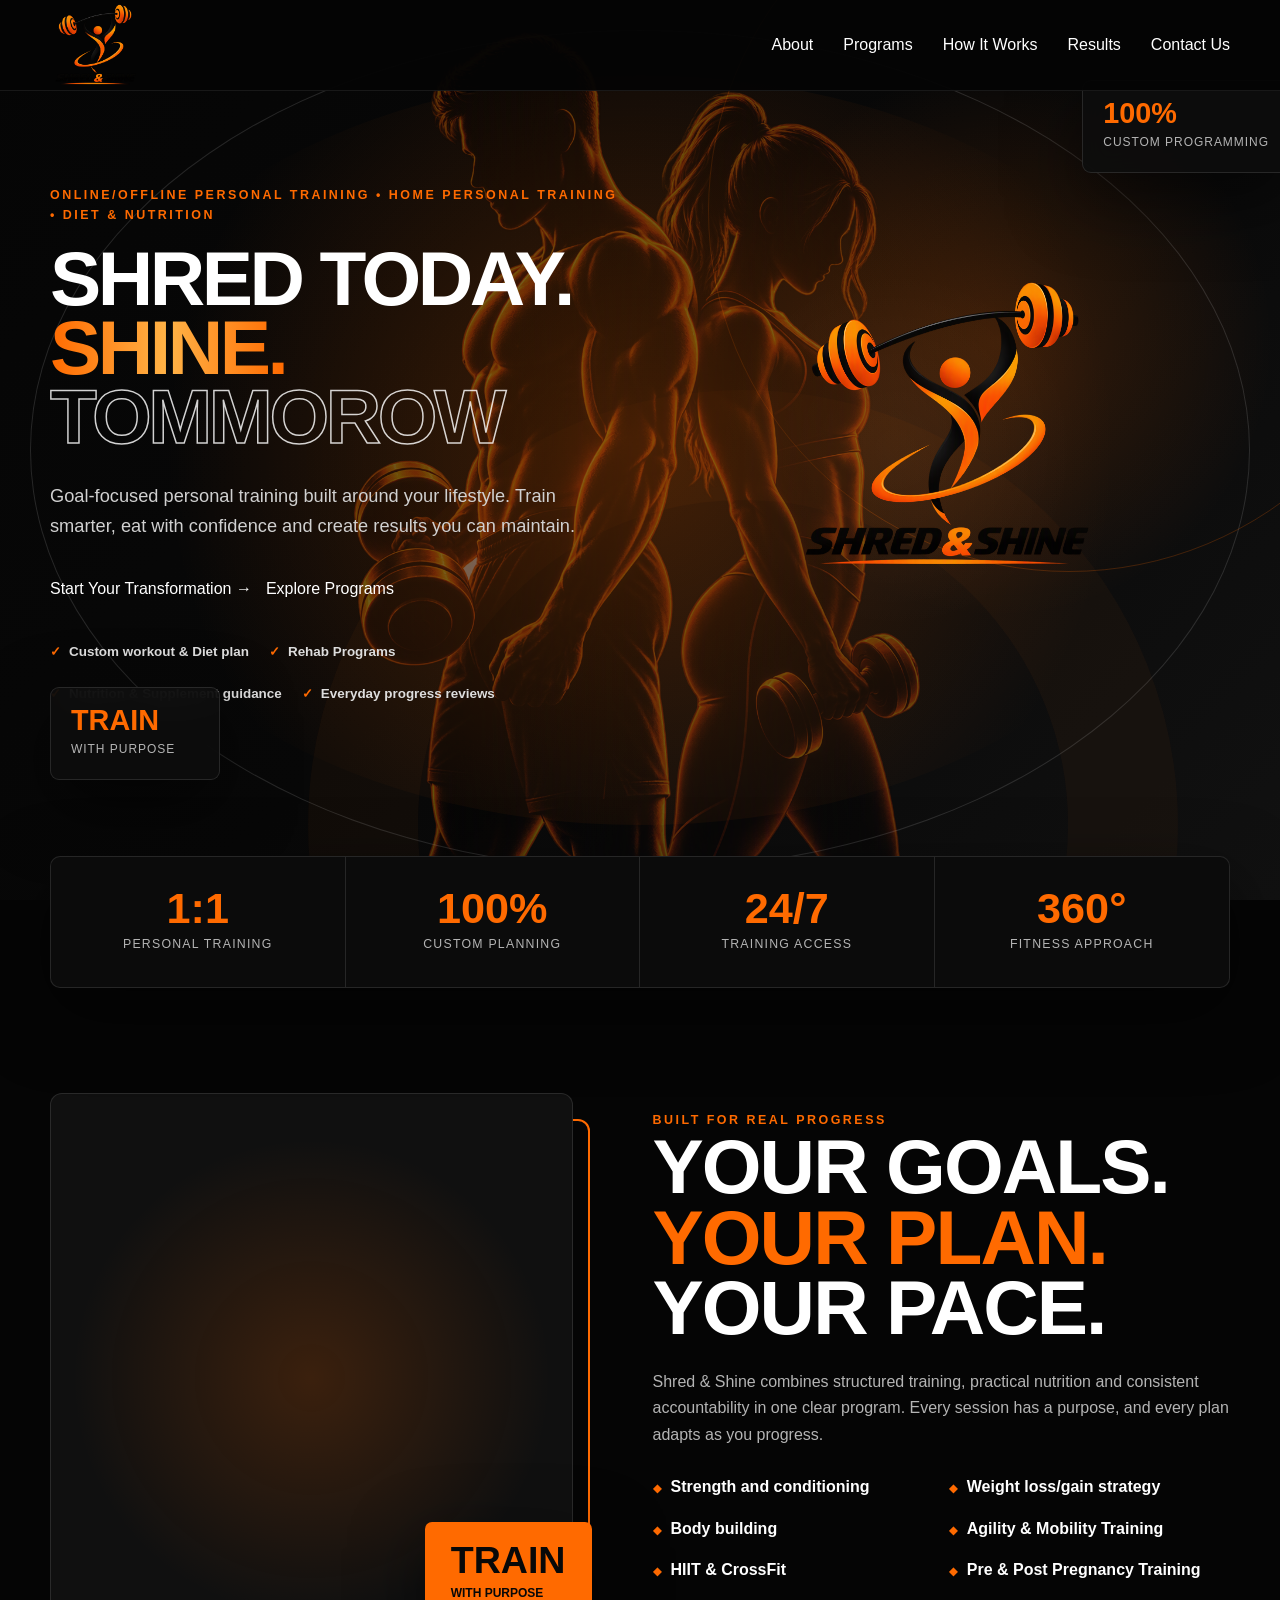
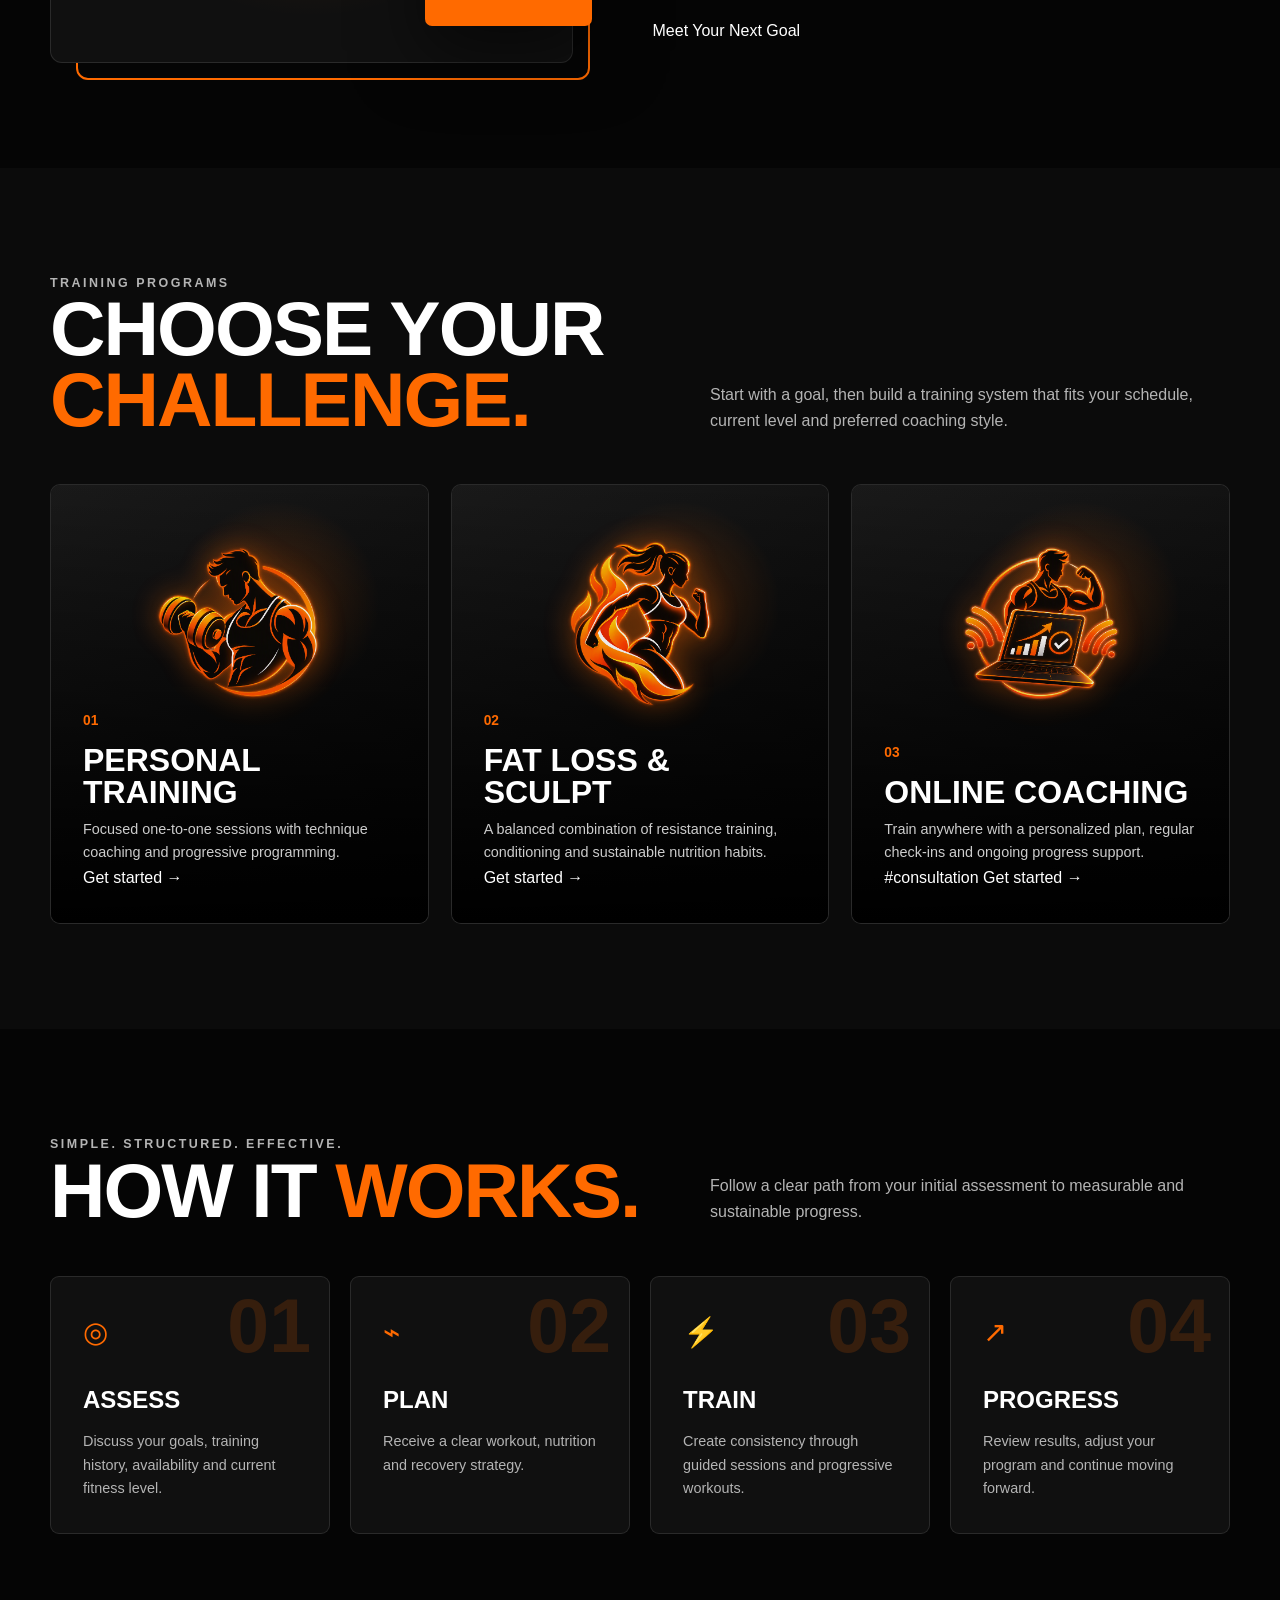
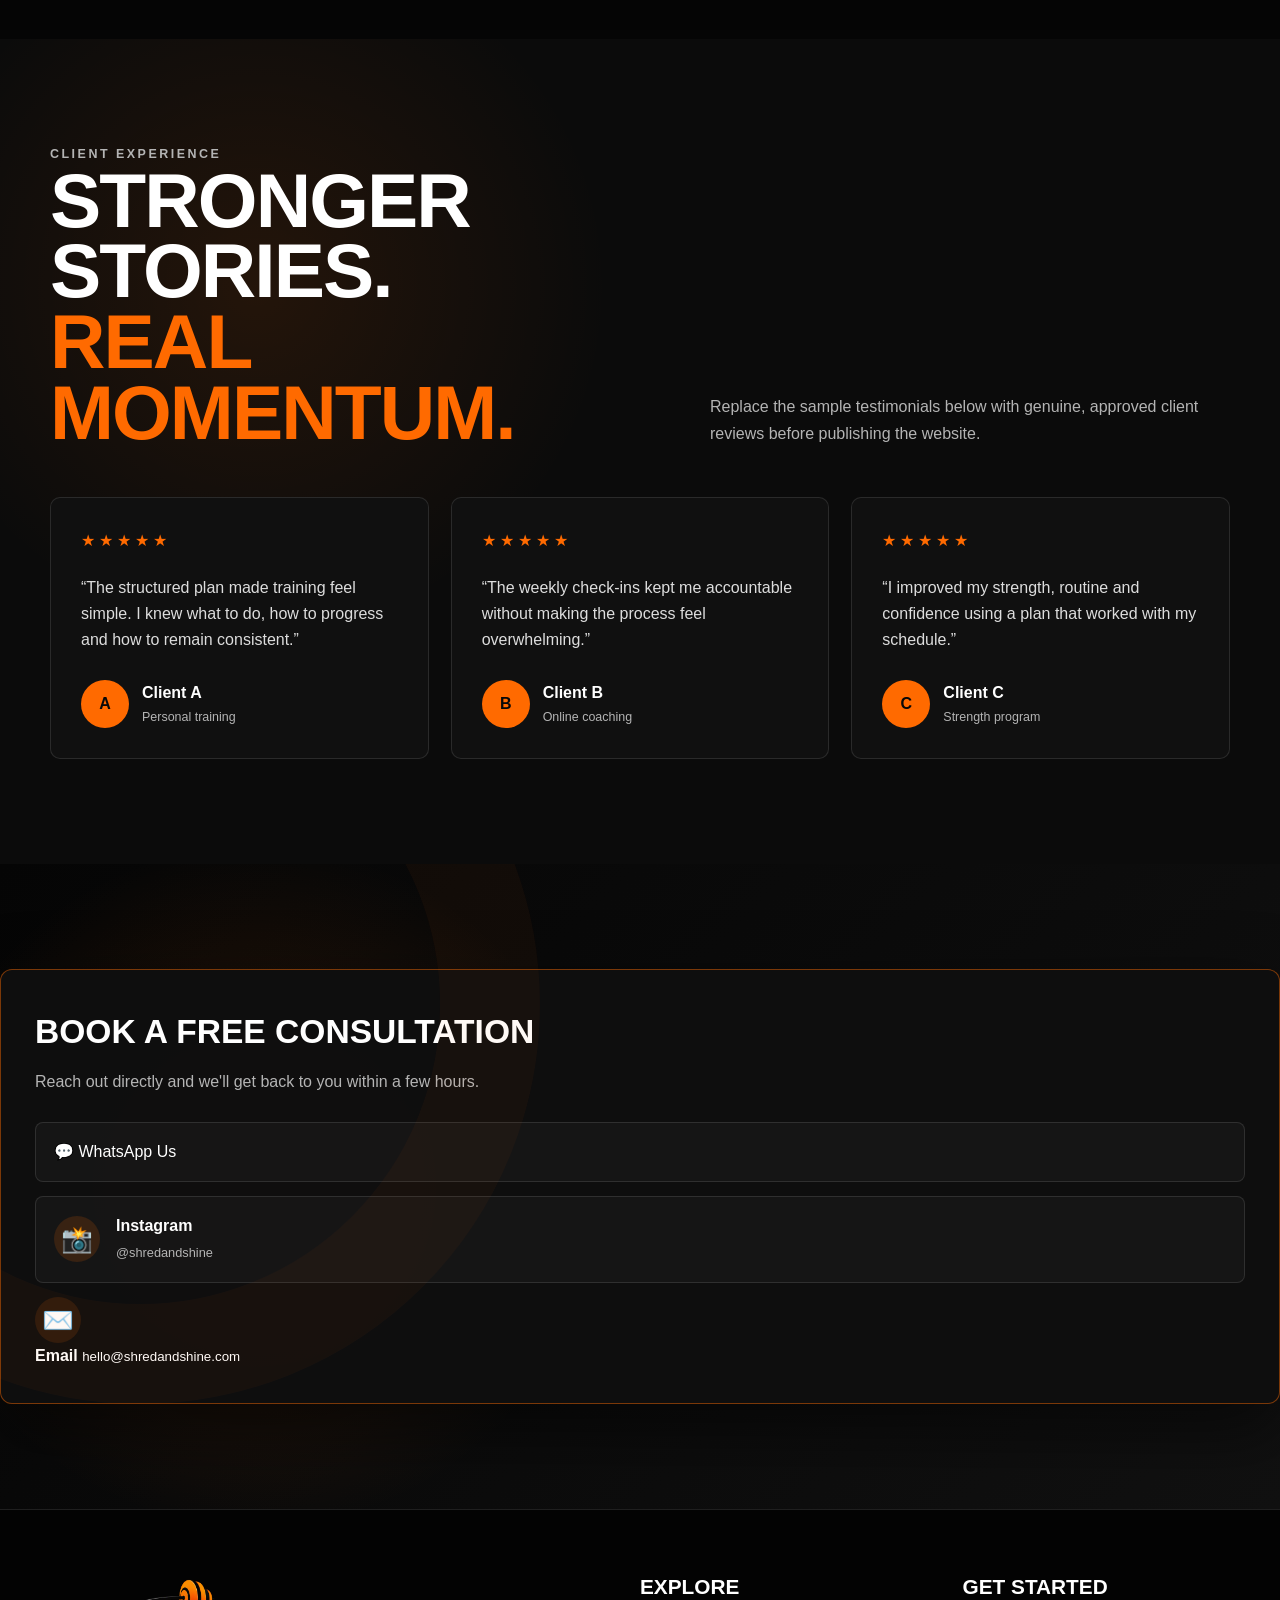
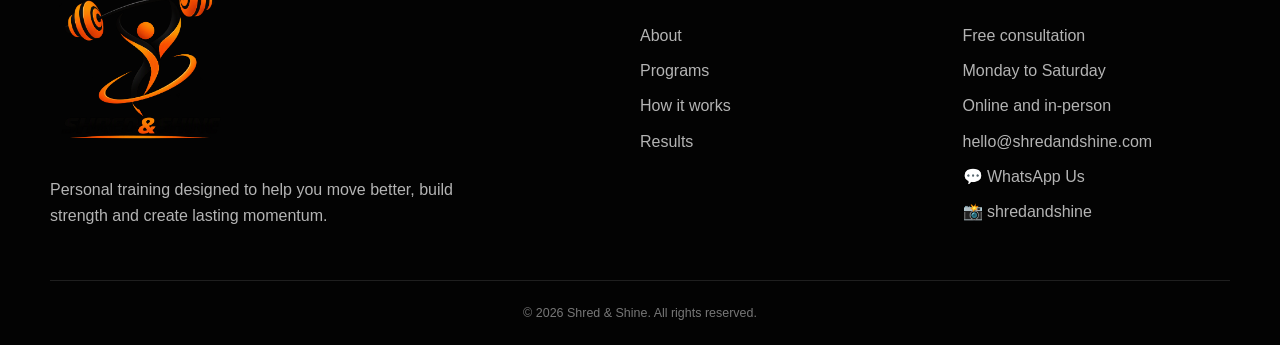
==== index.html @ 0df99bac "Added new logo" ====
<!DOCTYPE html>

<html lang="en">

<head>

    <meta charset="UTF-8">

 

    <meta name="viewport"
          content="width=device-width, initial-scale=1.0">

 

    <meta name="description"
          content="Shred & Shine personal training, nutrition coaching and body transformation programs.">

 

    <title>Shred & Shine | Personal Training</title>

 

    <!-- Google Fonts -->

    <link rel="preconnect" href=https://fonts.googleapis.com>

 

    <link rel="preconnect"
          href=https://fonts.gstatic.com crossorigin="">

 

    <link href=https://fonts.googleapis.com/css2?family =Barlow+Condensed:wght@600;700;800;900&family =Inter:wght@400;500;600;>

 

    <style>

            /* =========================================================

                       ROOT VARIABLES

                    ========================================================= */

 

            :root {
                --primary: #ff6a00;
                --primary-light: #ff8a00;
                --primary-dark: #d94e00;
                --black: #050505;
                --surface: #101010;
                --surface-light: #181818;
                --surface-hover: #202020;
                --white: #ffffff;
                --muted: #b4b4b4;
                --border: rgba(255, 255, 255, 0.11);
                --shadow: 0 25px 70px rgba(0, 0, 0, 0.55);
                --orange-shadow: 0 15px 38px rgba(255, 106, 0, 0.28);
                --container: 1180px;
            }

 

            /* =========================================================

                       RESET

                    ========================================================= */

 

            * {
                margin: 0;
                padding: 0;
                box-sizing: border-box;
            }

 

            html {
                scroll-behavior: smooth;
                scroll-padding-top: 90px;
            }

 

            body {
                background: var(--black);
                color: var(--white);
                font-family: "Inter", sans-serif;
                line-height: 1.65;
                overflow-x: hidden;
            }

 

                body.menu-open {
                    overflow: hidden;
                }

 

            img {
                display: block;
                max-width: 100%;
            }

 

            a {
                color: inherit;
                text-decoration: none;
            }

 

            button,
            input,
            select,
            textarea {
                font: inherit;
            }

 

            button {
                cursor: pointer;
            }

 

            ul {
                list-style: none;
            }

 

            /* =========================================================

                       REUSABLE COMPONENTS

                    ========================================================= */

 

            .container {
                width: min( var(--container), calc(100% - 40px) );
                margin: 0 auto;
            }

 

            .section {
                padding: 105px 0;
            }

 

            .eyebrow {
                color: var(--primary);
                font-size: 0.78rem;
                font-weight: 800;
                letter-spacing: 0.2em;
                text-transform: uppercase;
            }

 

            .section-title {
                font-family: "Barlow Condensed", sans-serif;
                font-size: clamp(2.8rem, 6vw, 5rem);
                font-weight: 900;
                line-height: 0.92;
                letter-spacing: -0.025em;
                text-transform: uppercase;
            }

 

            .accent {
                color: var(--primary);
            }

 

            .section-header {
                display: flex;
                align-items: flex-end;
                justify-content: space-between;
                gap: 40px;
                margin-bottom: 50px;
            }

 

                .section-header p {
                    max-width: 520px;
                    color: var(--muted);
                }

 

            .button {
                min-height: 54px;
                display: inline-flex;
                align-items: center;
                justify-content: center;
                gap: 10px;
                padding: 0 26px;
                border: 1px solid transparent;
                border-radius: 6px;
                font-size: 0.88rem;
                font-weight: 800;
                letter-spacing: 0.045em;
                text-transform: uppercase;
                transition: transform 0.25s ease, border-color 0.25s ease, background 0.25s ease, color 0.25s ease, box-shadow 0.25s ease;
            }

 

            .button-primary {
                background: linear-gradient( 135deg, var(--primary), var(--primary-light) );
                color: #080808;
                box-shadow: var(--orange-shadow);
            }

 

                .button-primary:hover {
                    transform: translateY(-3px);
                    box-shadow: 0 20px 48px rgba(255, 106, 0, 0.42);
                }

 

            .button-outline {
                color: var(--white);
                background: rgba(255, 255, 255, 0.03);
                border-color: rgba(255, 255, 255, 0.28);
            }

 

                .button-outline:hover {
                    color: var(--primary);
                    border-color: var(--primary);
                    transform: translateY(-3px);
                }

 

            /* =========================================================

                       LOGO

                    ========================================================= */

 

            .logo {
                display: inline-flex;
                align-items: center;
            }

 

      

            /* =========================================================

                       HEADER

                    ========================================================= */

 

            .site-header {
                position: fixed;
                top: 0;
                right: 0;
                left: 0;
                z-index: 1000;
                transition: background 0.25s ease, border-color 0.25s ease, backdrop-filter 0.25s ease;
            }

 

                .site-header.scrolled {
                    background: rgba(5, 5, 5, 0.9);
                    border-bottom: 1px solid var(--border);
                    backdrop-filter: blur(16px);
                }

 

            .navbar {
                min-height: 90px;
                display: flex;
                align-items: center;
                justify-content: space-between;
                gap: 24px;
            }

 

            .nav-links {
                display: flex;
                align-items: center;
                gap: 30px;
            }

 

            .nav-link {
                color: #dedede;
                font-size: 0.86rem;
                font-weight: 700;
                transition: color 0.2s ease;
            }

 

                .nav-link:hover {
                    color: var(--primary);
                }

 

            .menu-button {
                width: 46px;
                height: 46px;
                display: none;
                place-items: center;
                color: var(--white);
                background: var(--surface);
                border: 1px solid var(--border);
                border-radius: 6px;
                font-size: 1.35rem;
            }

 

            /* =========================================================

                       HERO

                    ========================================================= */

 

            .hero {
                position: relative;
                isolation: isolate;
                overflow: hidden;
                min-height: 100vh;
                display: grid;
                align-items: center;
                padding: 90px 0 60px;
                background: radial-gradient( circle at 78% 38%, rgba(255, 106, 0, 0.18), transparent 24% ), radial-gradient( circle at 70% 50%, rgba(255, 255, 255, 0.04), transparent 18% ), linear-gradient( 135deg, #050505 0%, #080808 50%, #111111 100% );
            }

 

                .hero::before {
                    content: "";
                    position: absolute;
                    top: -150px;
                    right: -150px;
                    z-index: -1;
                    width: 720px;
                    height: 720px;
                    border: 1px solid rgba(255, 106, 0, 0.22);
                    border-radius: 50%;
                }

 

                .hero::after {
                    content: "";
                    position: absolute;
                    right: 8%;
                    bottom: -360px;
                    z-index: -1;
                    width: 650px;
                    height: 650px;
                    border: 110px solid rgba(255, 106, 0, 0.035);
                    border-radius: 50%;
                }

 

            .hero-layout {
                display: grid;
                grid-template-columns: 1fr 1fr;
                align-items: center;
                gap: 40px;
            }

 

            .hero-content {
                position: relative;
                z-index: 2;
            }

 

            .hero-logo {
                margin-bottom: 30px;
            }

 

            .hero-title {
                margin-top: 18px;
                font-family: "Barlow Condensed", sans-serif;
                font-size: clamp(3rem, 6vw, 5rem);
                font-weight: 900;
                line-height: 0.9;
                letter-spacing: -0.045em;
                text-transform: uppercase;
            }

 

            .outlined-text {
                color: transparent;
                -webkit-text-stroke: 1.5px rgba(255, 255, 255, 0.82);
            }

 

            .hero-description {
                max-width: 670px;
                margin: 30px 0 35px;
                color: #d0d0d0;
                font-size: clamp(1rem, 2vw, 1.14rem);
            }

 

            .hero-buttons {
                display: flex;
                flex-wrap: wrap;
                gap: 14px;
            }

 

            .hero-features {
                display: flex;
                flex-wrap: wrap;
                gap: 20px;
                margin-top: 38px;
                color: #dddddd;
                font-size: 0.84rem;
                font-weight: 700;
            }

 

                .hero-features li::before {
                    content: "✓";
                    margin-right: 8px;
                    color: var(--primary);
                }

 

      

            /*    .hero-circle {

                        position: absolute;

                        width: min(500px, 90%);

                        aspect-ratio: 1;

                        border: 2px solid rgba(255, 106, 0, 0.62);

                        border-radius: 50%;

                    } */

 

            .hero-circle::before,
            .hero-circle::after {
                content: "";
                position: absolute;
                border-radius: 50%;
            }

 

            .hero-circle::before {
                inset: 30px;
                border: 1px solid rgba(255, 255, 255, 0.13);
            }

 

            .hero-circle::after {
                inset: 75px;
                background: radial-gradient( circle, rgba(255, 106, 0, 0.24), transparent 70% );
            }

 

            .hero-barbell {
                position: relative;
                z-index: 2;
                width: 100%;
                max-width: 580px;
            }

 

            .floating-card {
                position: absolute;
                z-index: 3;
                min-width: 170px;
                padding: 18px 20px;
                background: rgba(14, 14, 14, 0.92);
                border: 1px solid var(--border);
                border-radius: 9px;
                box-shadow: var(--shadow);
                backdrop-filter: blur(14px);
            }

 

                .floating-card strong {
                    display: block;
                    color: var(--primary);
                    font-family: "Barlow Condensed", sans-serif;
                    font-size: 1.8rem;
                    line-height: 1;
                    text-transform: uppercase;
                }

 

                .floating-card span {
                    color: var(--muted);
                    font-size: 0.75rem;
                    text-transform: uppercase;
                    letter-spacing: 0.08em;
                }

 

            .floating-card-one {
                top: 80px;
                right: -10px;
            }

 

            .floating-card-two {
                bottom: 120px;
                left: 50px;
            }

 

            /* =========================================================

                       STATISTICS

                    ========================================================= */

 

            .statistics {
                position: relative;
                z-index: 10;
                margin-top: -44px;
            }

 

            .statistics-grid {
                display: grid;
                grid-template-columns: repeat(4, 1fr);
                overflow: hidden;
                background: #0b0b0b;
                border: 1px solid var(--border);
                border-radius: 10px;
                box-shadow: var(--shadow);
            }

 

            .statistic {
                padding: 30px 20px;
                text-align: center;
                border-right: 1px solid var(--border);
            }

 

                .statistic:last-child {
                    border-right: 0;
                }

 

                .statistic strong {
                    display: block;
                    color: var(--primary);
                    font-family: "Barlow Condensed", sans-serif;
                    font-size: 2.7rem;
                    font-weight: 900;
                    line-height: 1;
                }

 

                .statistic span {
                    color: var(--muted);
                    font-size: 0.77rem;
                    letter-spacing: 0.1em;
                    text-transform: uppercase;
                }

 

            /* =========================================================

                       ABOUT

                    ========================================================= */

 

            .about-layout {
                display: grid;
                grid-template-columns: 0.95fr 1.05fr;
                align-items: center;
                gap: 80px;
            }

 

            .about-visual {
                position: relative;
                min-height: 570px;
                display: grid;
                place-items: center;
                background: radial-gradient( circle, rgba(255, 106, 0, 0.18), transparent 62% ), var(--surface);
                border: 1px solid var(--border);
                border-radius: 12px;
            }

 

                .about-visual::before {
                    content: "";
                    position: absolute;
                    top: 25px;
                    right: -18px;
                    bottom: -18px;
                    left: 25px;
                    z-index: -1;
                    border: 2px solid var(--primary);
                    border-radius: 12px;
                }

 

            .about-barbell {
                width: 88%;
            }

 

            .about-badge {
                position: absolute;
                right: -20px;
                bottom: 36px;
                padding: 20px 26px;
                color: #080808;
                background: var(--primary);
                border-radius: 7px;
                box-shadow: var(--shadow);
            }

 

                .about-badge strong {
                    display: block;
                    font-family: "Barlow Condensed", sans-serif;
                    font-size: 2.35rem;
                    font-weight: 900;
                    line-height: 1;
                    text-transform: uppercase;
                }

 

                .about-badge span {
                    font-size: 0.75rem;
                    font-weight: 900;
                    text-transform: uppercase;
                }

 

            .about-content p:not(.eyebrow) {
                margin: 26px 0;
                color: var(--muted);
            }

 

            .feature-list {
                display: grid;
                grid-template-columns: 1fr 1fr;
                gap: 15px;
                margin: 26px 0 35px;
            }

 

                .feature-list li {
                    font-weight: 700;
                }

 

                    .feature-list li::before {
                        content: "◆";
                        margin-right: 10px;
                        color: var(--primary);
                        font-size: 0.68rem;
                    }

 

            /* =========================================================

                       PROGRAMS

                    ========================================================= */

 

            .programs {
                background: #0b0b0b;
            }

 

            .program-grid {
                display: grid;
                grid-template-columns: repeat(3, 1fr);
                gap: 22px;
            }

 

            .program-card {
                position: relative;
                isolation: isolate;
                overflow: hidden;
                min-height: 440px;
                display: flex;
                align-items: flex-end;
                background: var(--surface);
                border: 1px solid var(--border);
                border-radius: 10px;
                transition: transform 0.35s ease, border-color 0.35s ease;
            }

 

                .program-card::before {
                    content: "";
                    position: absolute;
                    inset: 0;
                    z-index: -2;
                    background: radial-gradient( circle at 60% 27%, rgba(255, 106, 0, 0.28), transparent 26% ), linear-gradient( 145deg, #1b1b1b, #080808 );
                    transition: transform 0.45s ease;
                }

 

                .program-card::after {
                    content: "";
                    position: absolute;
                    inset: 0;
                    z-index: -1;
                    background: linear-gradient( 0deg, rgba(0, 0, 0, 1), rgba(0, 0, 0, 0.05) );
                }

 

                .program-card:hover {
                    transform: translateY(-8px);
                    border-color: rgba(255, 106, 0, 0.65);
                }

 

                    .program-card:hover::before {
                        transform: scale(1.08);
                    }

 

            .program-icon {
                position: absolute;
                top: 48px;
                left: 50%;
                z-index: 1;
                width: 185px;
                transform: translateX(-50%);
                color: var(--primary);
                opacity: 0.85;
            }

 

            .program-content {
                position: relative;
                z-index: 2;
                padding: 32px;
            }

 

            .program-number {
                color: var(--primary);
                font-size: 0.86rem;
                font-weight: 900;
            }

 

            .program-card h3 {
                margin: 10px 0;
                font-family: "Barlow Condensed", sans-serif;
                font-size: 2rem;
                font-weight: 800;
                line-height: 1;
                text-transform: uppercase;
            }

 

            .program-card p {
                color: #cccccc;
                font-size: 0.9rem;
            }

 

            .text-link {
                display: inline-block;
                margin-top: 18px;
                color: var(--primary);
                font-size: 0.78rem;
                font-weight: 800;
                letter-spacing: 0.08em;
                text-transform: uppercase;
            }

 

            /* =========================================================

                       PROCESS

                    ========================================================= */

 

            .process-grid {
                display: grid;
                grid-template-columns: repeat(4, 1fr);
                gap: 20px;
                counter-reset: process;
            }

 

            .process-card {
                position: relative;
                overflow: hidden;
                padding: 32px;
                background: var(--surface);
                border: 1px solid var(--border);
                border-radius: 9px;
                transition: transform 0.3s ease, border-color 0.3s ease, background 0.3s ease;
            }

 

                .process-card:hover {
                    transform: translateY(-7px);
                    border-color: rgba(255, 106, 0, 0.6);
                    background: var(--surface-hover);
                }

 

                .process-card::before {
                    counter-increment: process;
                    content: "0" counter(process);
                    position: absolute;
                    top: 12px;
                    right: 18px;
                    color: rgba(255, 106, 0, 0.16);
                    font-family: "Barlow Condensed", sans-serif;
                    font-size: 4.7rem;
                    font-weight: 900;
                    line-height: 1;
                }

 

            .process-icon {
                color: var(--primary);
                font-size: 1.8rem;
            }

 

            .process-card h3 {
                margin: 24px 0 10px;
                font-family: "Barlow Condensed", sans-serif;
                font-size: 1.5rem;
                font-weight: 800;
                text-transform: uppercase;
            }

 

            .process-card p {
                color: var(--muted);
                font-size: 0.9rem;
            }

 

            /* =========================================================

                       TESTIMONIALS

                    ========================================================= */

 

            .testimonials {
                background: radial-gradient( circle at 20% 30%, rgba(255, 106, 0, 0.1), transparent 30% ), #0b0b0b;
            }

 

            .testimonial-grid {
                display: grid;
                grid-template-columns: repeat(3, 1fr);
                gap: 22px;
            }

 

            .testimonial-card {
                padding: 30px;
                background: var(--surface);
                border: 1px solid var(--border);
                border-radius: 10px;
                transition: transform 0.3s ease, border-color 0.3s ease;
            }

 

                .testimonial-card:hover {
                    transform: translateY(-7px);
                    border-color: rgba(255, 106, 0, 0.55);
                }

 

            .stars {
                color: var(--primary);
                letter-spacing: 4px;
            }

 

            .testimonial-card blockquote {
                margin: 20px 0 26px;
                color: #dddddd;
            }

 

            .client {
                display: flex;
                align-items: center;
                gap: 13px;
            }

 

            .client-avatar {
                width: 48px;
                height: 48px;
                display: grid;
                place-items: center;
                color: #080808;
                background: var(--primary);
                border-radius: 50%;
                font-weight: 900;
            }

 

            .client strong,
            .client span {
                display: block;
            }

 

            .client span {
                color: var(--muted);
                font-size: 0.78rem;
            }

 

            /* =========================================================

                       CONSULTATION

                    ========================================================= */

 

            .consultation {
                position: relative;
                overflow: hidden;
                background: radial-gradient( circle at 20% 50%, rgba(255, 106, 0, 0.16), transparent 32% ), linear-gradient( 135deg, #050505, #111111 );
            }

 

                .consultation::before {
                    content: "";
                    position: absolute;
                    top: -260px;
                    left: -260px;
                    width: 600px;
                    height: 600px;
                    border: 100px solid rgba(255, 106, 0, 0.04);
                    border-radius: 50%;
                }

 

            .consultation-layout {
                position: relative;
                z-index: 2;
                display: grid;
                grid-template-columns: 1fr 0.86fr;
                align-items: center;
                gap: 75px;
            }

 

            .consultation-content p:not(.eyebrow) {
                max-width: 600px;
                margin: 25px 0;
                color: #d2d2d2;
            }

 

            .consultation-benefits {
                display: flex;
                flex-wrap: wrap;
                gap: 12px;
            }

 

            .benefit {
                padding: 10px 14px;
                background: rgba(255, 255, 255, 0.04);
                border: 1px solid var(--border);
                border-radius: 6px;
                font-size: 0.83rem;
            }

 

 

 

 

            .form-group {
                margin-bottom: 15px;
            }

 

                .form-group label {
                    display: block;
                    margin-bottom: 7px;
                    color: #cccccc;
                    font-size: 0.73rem;
                    font-weight: 700;
                    text-transform: uppercase;
                }

 

            .form-control {
                width: 100%;
                min-height: 50px;
                padding: 0 14px;
                color: var(--white);
                background: #090909;
                border: 1px solid #343434;
                border-radius: 5px;
                outline: none;
            }

 

            textarea.form-control {
                min-height: 100px;
                padding-top: 13px;
                resize: vertical;
            }

 

            .form-control:focus {
                border-color: var(--primary);
                box-shadow: 0 0 0 3px rgba(255, 106, 0, 0.12);
            }

 

            .consultation-contact {
                padding: 34px;
                background: rgba(15, 15, 15, 0.97);
                border: 1px solid rgba(255, 106, 0, 0.45);
                border-radius: 12px;
                box-shadow: var(--shadow);
            }

 

                .consultation-contact h3 {
                    font-family: "Barlow Condensed", sans-serif;
                    font-size: 2.1rem;
                    font-weight: 800;
                    text-transform: uppercase;
                    margin-bottom: 10px;
                }

 

            .contact-intro {
                color: var(--muted);
                margin-bottom: 26px;
            }

 

            .contact-methods {
                display: flex;
                flex-direction: column;
                gap: 14px;
            }

 

            .contact-method {
                display: flex;
                align-items: center;
                gap: 16px;
                padding: 16px 18px;
                background: rgba(255,255,255,0.03);
                border: 1px solid var(--border);
                border-radius: 8px;
                transition: transform .25s ease, border-color .25s ease, background .25s ease;
            }

 

                .contact-method:hover {
                    transform: translateY(-3px);
                    border-color: var(--primary);
                    background: rgba(255,106,0,0.06);
                }

 

            .contact-icon {
                font-size: 1.6rem;
                width: 46px;
                height: 46px;
                display: grid;
                place-items: center;
                background: rgba(255,106,0,0.12);
                border-radius: 50%;
            }

 

            .contact-method strong {
                display: block;
                font-size: 1rem;
            }

 

            .contact-method small {
                color: var(--muted);
                font-size: 0.8rem;
            }

 

            /* WhatsApp accent */

            .contact-whatsapp .contact-icon {
                background: rgba(37, 211, 102, 0.15);
            }

 

            /* Instagram accent */

            .contact-instagram .contact-icon {
                background: rgba(255, 106, 0, 0.15);
            }

 

            .form-message {
                min-height: 24px;
                margin-top: 12px;
                color: var(--primary);
                font-size: 0.84rem;
            }

 

            /* =========================================================

                       FOOTER

                    ========================================================= */

 

            .footer {
                padding: 60px 0 22px;
                background: #030303;
                border-top: 1px solid var(--border);
            }

 

            .footer-grid {
                display: grid;
                grid-template-columns: 1.4fr 0.7fr 0.7fr;
                gap: 55px;
            }

 

            .footer-description {
                max-width: 430px;
                margin-top: 18px;
                color: var(--muted);
            }

 

            .footer h4 {
                margin-bottom: 18px;
                font-family: "Barlow Condensed", sans-serif;
                font-size: 1.3rem;
                font-weight: 800;
                text-transform: uppercase;
            }

 

            .footer li {
                margin: 9px 0;
                color: var(--muted);
            }

 

            .footer a {
                transition: color 0.2s ease;
            }

 

                .footer a:hover {
                    color: var(--primary);
                }

 

            .copyright {
                margin-top: 45px;
                padding-top: 22px;
                color: #777777;
                border-top: 1px solid var(--border);
                font-size: 0.78rem;
                text-align: center;
            }

 

            /* =========================================================

                       RESPONSIVE DESIGN

                    ========================================================= */

 

            @media (max-width: 1050px) {

                .hero-layout {
                    grid-template-columns: 1fr;
                }

 

         

                .about-layout,
                .consultation-layout {
                    grid-template-columns: 1fr;
                }

 

                .about-layout {
                    gap: 65px;
                }

 

                .program-grid,
                .testimonial-grid {
                    grid-template-columns: repeat(2, 1fr);
                }

 

                .process-grid {
                    grid-template-columns: repeat(2, 1fr);
                }
            }

 

            @media (max-width: 900px) {

                .menu-button {
                    display: grid;
                }

 

                .nav-links {
                    position: fixed;
                    top: 90px;
                    right: 0;
                    bottom: 0;
                    left: 0;
                    flex-direction: column;
                    align-items: stretch;
                    padding: 35px;
                    background: rgba(5, 5, 5, 0.98);
                    backdrop-filter: blur(15px);
                    transform: translateX(100%);
                    transition: transform 0.3s ease;
                }

 

                    .nav-links.open {
                        transform: translateX(0);
                    }

 

                .nav-link {
                    padding: 12px;
                    font-size: 1rem;
                    text-align: center;
                }

 

                .nav-links .button {
                    margin-top: 10px;
                }

 

                .statistics-grid {
                    grid-template-columns: repeat(2, 1fr);
                }

 

                .statistic:nth-child(2) {
                    border-right: 0;
                }

 

                .statistic:nth-child(-n + 2) {
                    border-bottom: 1px solid var(--border);
                }
            }

 

            @media (max-width: 680px) {

                .container {
                    width: min( var(--container), calc(100% - 28px) );
                }

 

                .section {
                    padding: 78px 0;
                }

 

                .section-header {
                    display: block;
                }

 

                    .section-header p {
                        margin-top: 18px;
                    }

 

           

 

                .hero {
                    min-height: auto;
                    padding: 130px 0 75px;
                }

 

                .hero-title {
                    font-size: clamp(4.2rem, 19vw, 6.4rem);
                }

 

                .hero-buttons .button {
                    width: 100%;
                }

 

                .hero-visual {
                    position: relative;
                    min-height: 580px;
                    overflow: visible; /* important: allow image to not be clipped */

                    display: grid;
                    place-items: center;
                }

 

                .floating-card {
                    min-width: 145px;
                    padding: 15px;
                }

 

                .floating-card-one {
                    top: 35px;
                    right: 0;
                }

 

                .floating-card-two {
                    bottom: 30px;
                    left: 0;
                }

 

                .statistics {
                    margin-top: 0;
                }

 

                .statistics-grid {
                    border-radius: 0;
                }

 

                .statistic {
                    padding: 24px 12px;
                }

 

                .about-visual {
                    min-height: 430px;
                    margin-right: 14px;
                }

 

                .about-badge {
                    right: -12px;
                }

 

                .feature-list {
                    grid-template-columns: 1fr;
                }

 

                .program-grid,
                .testimonial-grid,
                .process-grid,
                .footer-grid {
                    grid-template-columns: 1fr;
                }

 

                .program-card {
                    min-height: 405px;
                }
            }

 

            @media (prefers-reduced-motion: reduce) {

                html {
                    scroll-behavior: auto;
                }

 

                *,
                *::before,
                *::after {
                    animation-duration: 0.01ms !important;
                    animation-iteration-count: 1 !important;
                    transition-duration: 0.01ms !important;
                }
            }

            .hero-visual::before {
                content: "";
                position: absolute;
                inset: 0;
                background: url('/images/FitModels.png') center/contain no-repeat;
                opacity: 0.35;
                z-index: 0;
                background-position: top 20px center;
            }

 

         

            /* ==========================

                           HEADER LOGO

                        ========================== */

 

            .header-brand-logo {
                height: 90px;
                width: auto;
                display: block;
            }

 

            /* ==========================

                           HERO LOGO

                        ========================== */

 

            .brand-logo {
                width: 320px;
                height: auto;
                display: block;
                margin-bottom: 10px;
                margin: 0 auto 10px;
                position: relative;
                z-index: 2;
            }

 

            /* ==========================

                           FOOTER LOGO

                        ========================== */

 

            .footer-brand-logo {
                width: 180px;
                height: auto;
                display: block;
            }

 

            /* ==========================

                           HEADER

                        ========================== */

 

            .site-header {
                background: rgba(5,5,5,.95);
                border-bottom: 1px solid rgba(255,255,255,.08);
            }

 

            .navbar {
                height: 90px;
                display: flex;
            }

            .program-icon-img {
                position: absolute;
                top: 48px;
                left: 50%;
                transform: translateX(-50%);
                width: 180px;
                height: auto;
                z-index: 1;
                opacity: .95;
                filter: drop-shadow(0 0 15px rgba(255,106,0,.45));
            }

 

 

            .hero-title .accent {
                background: linear-gradient( 90deg, #ff6a00 0%, #ffb347 25%, #ff6a00 50%, #ffb347 75%, #ff6a00 100% );
                background-size: 200% auto;
                -webkit-background-clip: text;
                background-clip: text;
                -webkit-text-fill-color: transparent;
                animation: shine-sweep 3s linear infinite;
            }

 

            @keyframes shine-sweep {

                0% {
                    background-position: 0% center;
                }

 

                100% {
                    background-position: -200% center;
                }
            }

    </style>

</head>

 

<body>

 

   

    <!-- =========================================================

         HEADER

    ========================================================== -->

 

    <header class="site-header" id="siteHeader">

        <nav class="navbar container">

 

            <!-- Logo -->

            <a href="#about">

                <img src="/images/logo-transparent.png" class="header-brand-logo" />

            </a>

            <div class="nav-links" id="navLinks">

 

                <a href="#about">

                    About

                </a>

 

                <a href="#programs">

                    Programs

                </a>

 

                <a href="#process">

                    How It Works

                </a>

 

                <a href="#about">

                    Results

                </a>

 

                <a href="#consultation">

                   Contact Us

                </a>

 

            </div>

 

            <!-- Mobile Menu -->

            <button class="menu-button"
                    id="menuButton"
                    type="button">

                ☰

            </button>

 

        </nav>

    </header>

 

 

    <main>

 

        <!-- =====================================================

             HERO

        ====================================================== -->

 

        <section class="hero" id="home">

            <div class="container hero-layout">

 

                <div class="hero-content">

              

 

                    <p class="eyebrow">

                        Online/Offline Personal training  • Home Personal Training • Diet & Nutrition

                    </p>

 

                    <h1 class="hero-title">

                        Shred Today.

                        <br>

  			<span class="accent">

                            Shine.

                        </span>

                        <span class="outlined-text">

                            Tommorow

                        </span>

 

                       

                    </h1>

 

                    <p class="hero-description">

                        Goal-focused personal training built around

                        your lifestyle. Train smarter, eat with

                        confidence and create results you can maintain.

                    </p>

 

                    <div class="hero-buttons">

                        <a href="#consulation">

                            Start Your Transformation →

                        </a>

 

                        <a href="#programs">

                            Explore Programs

                        </a>

                    </div>

 

                    <ul class="hero-features">

                        <li>Custom workout & Diet plan</li>
 			<li>Rehab Programs</li>
                        <li>Nutrition & Supplement guidance</li>
                        <li>Everyday progress reviews</li>

                    </ul>

                </div>

                <div class="logo hero-logo">

                    <img src="/images/logo-transparent.png"
                         alt="Shred & Shine"
                         class="brand-logo" />

                </div>

                <div class="hero-visual" aria-hidden="true">

                    <div class="hero-circle"></div>

 

 

                    <div class="floating-card floating-card-one">

                        <strong>100%</strong>

                        <span>Custom programming</span>

                    </div>

 

                    <div class="floating-card floating-card-two">

                        <strong>Train</strong>

                        <span>With purpose</span>

                    </div>

                </div>

            </div>

        </section>

 

        <!-- =====================================================

             STATISTICS

        ====================================================== -->

 

        <section class="statistics"
                 aria-label="Training highlights">

            <div class="container statistics-grid">

 

                <div class="statistic">

                    <strong>1:1</strong>

                    <span>Personal Training</span>

                </div>

 

                <div class="statistic">

                    <strong>100%</strong>

                    <span>Custom planning</span>

                </div>

 

                <div class="statistic">

                    <strong>24/7</strong>

                    <span>Training access</span>

                </div>

 

                <div class="statistic">

                    <strong>360°</strong>

                    <span>Fitness approach</span>

                </div>

 

            </div>

        </section>

 

        <!-- =====================================================

             ABOUT

        ====================================================== -->

 

        <section class="section" id="about">

            <div class="container about-layout">

 

                <div class="about-visual">

                 

                    <div class="about-badge">

                        <strong>Train</strong>

                        <span>with purpose</span>

                    </div>

                </div>

 

                <div class="about-content">

                    <p class="eyebrow">

                        Built for real progress

                    </p>

 

                    <h2 class="section-title">

                        Your goals.

                        <br>

 

                        <span class="accent">

                            Your plan.

                        </span>

 

                        Your pace.

                    </h2>

 

                    <p>

                        Shred &amp; Shine combines structured training,

                        practical nutrition and consistent accountability

                        in one clear program. Every session has a purpose,

                        and every plan adapts as you progress.

                    </p>

 

                    <ul class="feature-list">

                        <li>Strength and conditioning</li>

                        <li>Weight loss/gain strategy</li>

                        <li>Body building</li>

                        <li>Agility & Mobility Training</li>
 			<li>HIIT & CrossFit</li>
 			<li>Pre & Post Pregnancy Training</li>

                    </ul>

 

                    <a href="#consultation">

                        Meet Your Next Goal

                    </a>

                </div>

            </div>

        </section>

 

        <!-- =====================================================

             PROGRAMS

        ====================================================== -->

 

        <section class="section programs" id="programs">

            <div class="container">

 

                <div class="section-header">

                    <div>

                        <p class="eyebrow">

                            Training programs

                        </p>

 

                        <h2 class="section-title">

                            Choose your

                            <br>

 

                            <span class="accent">

                                challenge.

                            </span>

                        </h2>

                    </div>

 

                    <p>

                        Start with a goal, then build a training system

                        that fits your schedule, current level and

                        preferred coaching style.

                    </p>

                </div>

 

                <div class="program-grid">

 

                    <article class="program-card">

                       

                        

                        <img src=" /images/PT.png" class="program-icon-img" />

                       

                            

                        <div class="program-content">

                          

                            <span class="program-number">

                                01

                            </span>

 

                            <h3>Personal Training</h3>

 

                            <p>

                                Focused one-to-one sessions with

                                technique coaching and progressive

                                programming.

                            </p>

 

                            <a href="#consultation">

                                Get started →

                            </a>

                        </div>

                    </article>

 

                    <article class="program-card">

                      

                        <img src=" /images/FatBurn.png" class="program-icon-img" />

                        <div class="program-content">

                            <span class="program-number">

                                02

                            </span>

 

                            <h3>Fat Loss &amp; Sculpt</h3>

 

                            <p>

                                A balanced combination of resistance

                                training, conditioning and sustainable

                                nutrition habits.

                            </p>

 

                            <a href="#consultation">

                                Get started →

                            </a>

                        </div>

                    </article>

 

                    <article class="program-card">

                        <img src=" /images/OnlinePT.png" class="program-icon-img" />

                        <div class="program-content">

                            <span class="program-number">

                                03

                            </span>

 

                            <h3>Online Coaching</h3>

 

                            <p>

                                Train anywhere with a personalized plan,

                                regular check-ins and ongoing progress

                                support.

                            </p>

 

                            #consultation

                            Get started →

                        </a>

                    </div>

                </article>

 

            </div>

        </div>

    </section>

 

    <!-- =====================================================

             PROCESS

        ====================================================== -->

 

    <section class="section" id="process">

        <div class="container">

 

            <div class="section-header">

                <div>

                    <p class="eyebrow">

                        Simple. Structured. Effective.

                    </p>

 

                    <h2 class="section-title">

                        How it

 

                        <span class="accent">

                            works.

                        </span>

                    </h2>

                </div>

 

                <p>

                    Follow a clear path from your initial

                    assessment to measurable and sustainable

                    progress.

                </p>

            </div>

 

            <div class="process-grid">

 

                <article class="process-card">

                    <div class="process-icon">◎</div>

 

                    <h3>Assess</h3>

 

                    <p>

                        Discuss your goals, training history,

                        availability and current fitness level.

                    </p>

                </article>

 

                <article class="process-card">

                    <div class="process-icon">⌁</div>

 

                    <h3>Plan</h3>

 

                    <p>

                        Receive a clear workout, nutrition and

                        recovery strategy.

                    </p>

                </article>

 

                <article class="process-card">

                    <div class="process-icon">⚡</div>

 

                    <h3>Train</h3>

 

                    <p>

                        Create consistency through guided sessions

                        and progressive workouts.

                    </p>

                </article>

 

                <article class="process-card">

                    <div class="process-icon">↗</div>

 

                    <h3>Progress</h3>

 

                    <p>

                        Review results, adjust your program and

                        continue moving forward.

                    </p>

                </article>

 

            </div>

        </div>

    </section>

 

    <!-- =====================================================

             TESTIMONIALS

        ====================================================== -->

 

    <section class="section testimonials"
             id="testimonials">

        <div class="container">

 

            <div class="section-header">

                <div>

                    <p class="eyebrow">

                        Client experience

                    </p>

 

                    <h2 class="section-title">

                        Stronger stories.

                        <br>

 

                        <span class="accent">

                            Real momentum.

                        </span>

                    </h2>

                </div>

 

                <p>

                    Replace the sample testimonials below with

                    genuine, approved client reviews before

                    publishing the website.

                </p>

            </div>

 

            <div class="testimonial-grid">

 

                <article class="testimonial-card">

                    <div class="stars" aria-label="Five stars">

                        ★★★★★

                    </div>

 

                    <blockquote>

                        “The structured plan made training feel

                        simple. I knew what to do, how to progress

                        and how to remain consistent.”

                    </blockquote>

 

                    <div class="client">

                        <div class="client-avatar">A</div>

 

                        <div>

                            <strong>Client A</strong>

                            <span>Personal training</span>

                        </div>

                    </div>

                </article>

 

                <article class="testimonial-card">

                    <div class="stars" aria-label="Five stars">

                        ★★★★★

                    </div>

 

                    <blockquote>

                        “The weekly check-ins kept me accountable

                        without making the process feel

                        overwhelming.”

                    </blockquote>

 

                    <div class="client">

                        <div class="client-avatar">B</div>

 

                        <div>

                            <strong>Client B</strong>

                            <span>Online coaching</span>

                        </div>

                    </div>

                </article>

 

                <article class="testimonial-card">

                    <div class="stars" aria-label="Five stars">

                        ★★★★★

                    </div>

 

                    <blockquote>

                        “I improved my strength, routine and

                        confidence using a plan that worked with my

                        schedule.”

                    </blockquote>

 

                    <div class="client">

                        <div class="client-avatar">C</div>

 

                        <div>

                            <strong>Client C</strong>

                            <span>Strength program</span>

                        </div>

                    </div>

                </article>

 

            </div>

        </div>

    </section>

 

    <!-- =====================================================

             CONSULTATION

        ====================================================== -->

 

    <section class="section consultation"
             id="consultation">

        <div class="consultation-contact">

 

            <h3>Book a free consultation</h3>

 

            <p class="contact-intro">

                Reach out directly and we'll get back to you within a few hours.

            </p>

 

            <div class="contact-methods">
                
                    <a href=https://wa.me/919739793836 target="_blank" rel="noopener" class="contact-method contact-whatsapp">

                        💬 WhatsApp Us

                    </a>          

 

                <a href="https://instagram.com/shredandshine"
                   class="contact-method contact-instagram"
                   target="_blank" rel="noopener">

                    <span class="contact-icon">📸</span>

                    <span>

                        <strong>Instagram</strong>

                        <small>@shredandshine</small>

                    </span>

                </a>

 

                <a href=mailto:hello@shredandshine.com>

                    <span class="contact-icon">✉️</span>

                    <span>

                        <strong>Email</strong>

                        <small>hello@shredandshine.com</small>

                    </span>

                </a>

 

            </div>

 

        </div>

    </section>

 

</main>

 

<!-- =========================================================

         FOOTER

    ========================================================== -->

 

<footer class="footer">

    <div class="container">

 

        <div class="footer-grid">

 

            <div>

                <div class="logo footer-logo">

                    <img src="/images/logo-transparent.png"
                         alt="Shred & Shine"
                         class="footer-brand-logo" />

                </div>

 

                <p class="footer-description">

                    Personal training designed to help you move

                    better, build strength and create lasting

                    momentum.

                </p>

            </div>

 

            <div>

                <h4>Explore</h4>

 

                <ul>

                    <li>

                        <a href="#about"> About</a>

                    </li>

 

                    <li>

                        <a href="#programs">Programs</a>

                    </li>

 

                    <li>

                        <a href="#process">How it works</a>

                    </li>

 

                    <li>

                        <a href="#testimonials">Results</a>

                    </li>

                </ul>

            </div>

 

            <div>

                <h4>Get Started</h4>

 

                <ul>

                    <li>

                        <a href="#consultation">

                            Free consultation

                        </a>

                    </li>

 

                    <li>Monday to Saturday</li>

                    <li>Online and in-person</li>

 

                    <li>

                        <a href=hello@shredandshine.com>

                            hello@shredandshine.com

                        </a>

                    </li>

                    <!-- WhatsApp -->

                    <li>

                        <a href=https://wa.me/919739793836 target="_blank" rel="noopener">

                            💬 WhatsApp Us

                        </a>

                    </li>

 

                    <!-- Instagram -->

                    <li>

                        <a href=https://instagram.com/shredandshine>

                            📸 shredandshine

                        </a>

                    </li>

                </ul>

            </div>

 

        </div>

 

        <div class="copyright">

            © <span id="currentYear"></span>

            Shred &amp; Shine. All rights reserved.

        </div>

 

    </div>

</footer>

 

<!-- =========================================================

         JAVASCRIPT

    ========================================================== -->

 

<script>

        const siteHeader =

            document.getElementById("siteHeader");

 

        const menuButton =

            document.getElementById("menuButton");

 

        const navLinks =

            document.getElementById("navLinks");

 

        const consultationForm =

            document.getElementById("consultationForm");

 

        const formMessage =

            document.getElementById("formMessage");

 

        const currentYear =

            document.getElementById("currentYear");

 

        /*

         * Add background to the fixed header after scrolling.

         */

        window.addEventListener("scroll", function () {

            siteHeader.classList.toggle(

                "scrolled",

                window.scrollY > 20

            );

        });

 

        /*

         * Mobile navigation.

         */

        menuButton.addEventListener("click", function () {

            const isOpen =

                navLinks.classList.toggle("open");

 

            document.body.classList.toggle(

                "menu-open",

                isOpen

            );

 

            menuButton.setAttribute(

                "aria-expanded",

                String(isOpen)

            );

 

            menuButton.textContent =

                isOpen ? "✕" : "☰";

        });

 

        /*

         * Close mobile navigation after selecting a link.

         */

        document

            .querySelectorAll(".nav-links a")

            .forEach(function (link) {

                link.addEventListener("click", function () {

                    navLinks.classList.remove("open");

 

                    document.body.classList.remove(

                        "menu-open"

                    );

 

                    menuButton.textContent = "☰";

 

                    menuButton.setAttribute(

                        "aria-expanded",

                        "false"

                    );

                });

            });

 

       

        currentYear.textContent =

            new Date().getFullYear();

</script>

 


<!-- Visual Studio Browser Link -->
<script type="text/javascript" src="/_vs/browserLink" async="async" id="__browserLink_initializationData" data-requestId="0f513a5422b944eca60152fbf4e44a8e" data-requestMappingFromServer="false" data-connectUrl="http://localhost:55132/7b2536e1a3d945cf9db2c0aeead8c7e1/browserLink"></script>
<!-- End Browser Link -->
<script src="/_framework/aspnetcore-browser-refresh.js"></script></body>

</html>
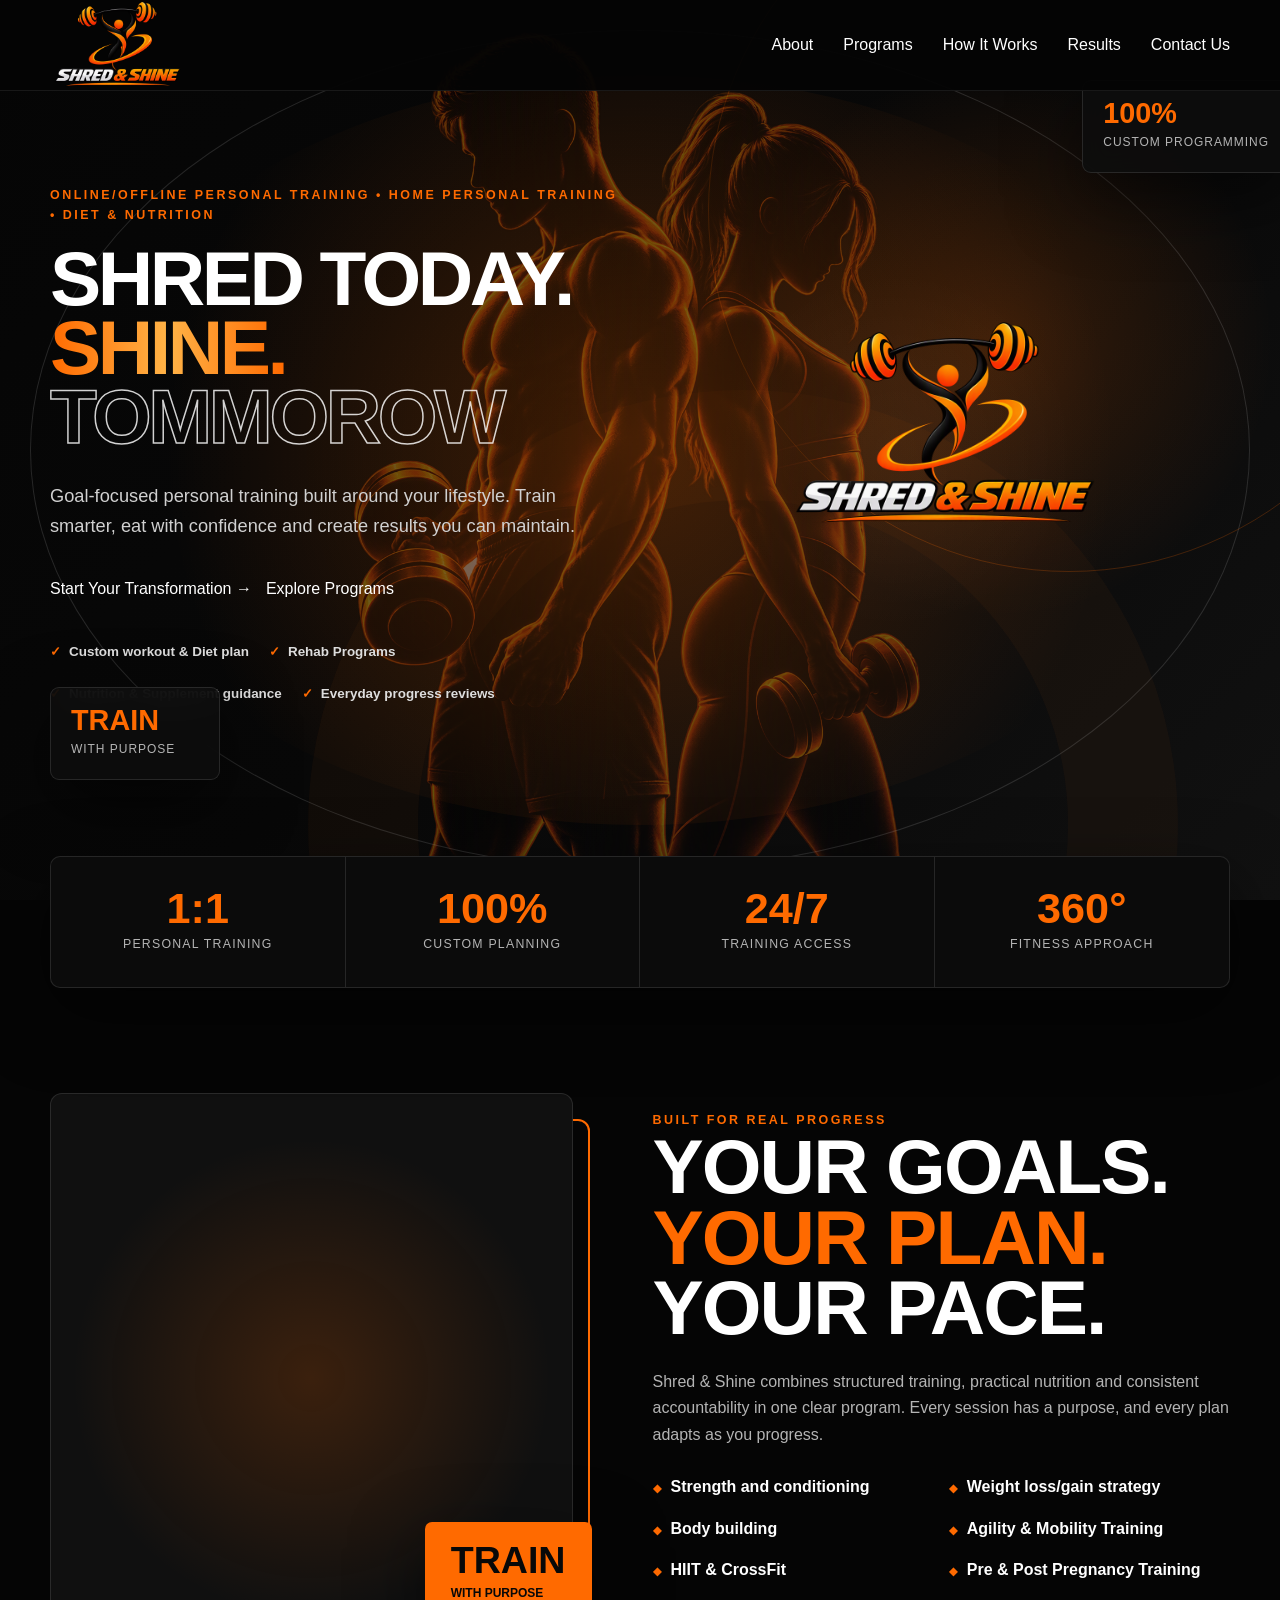
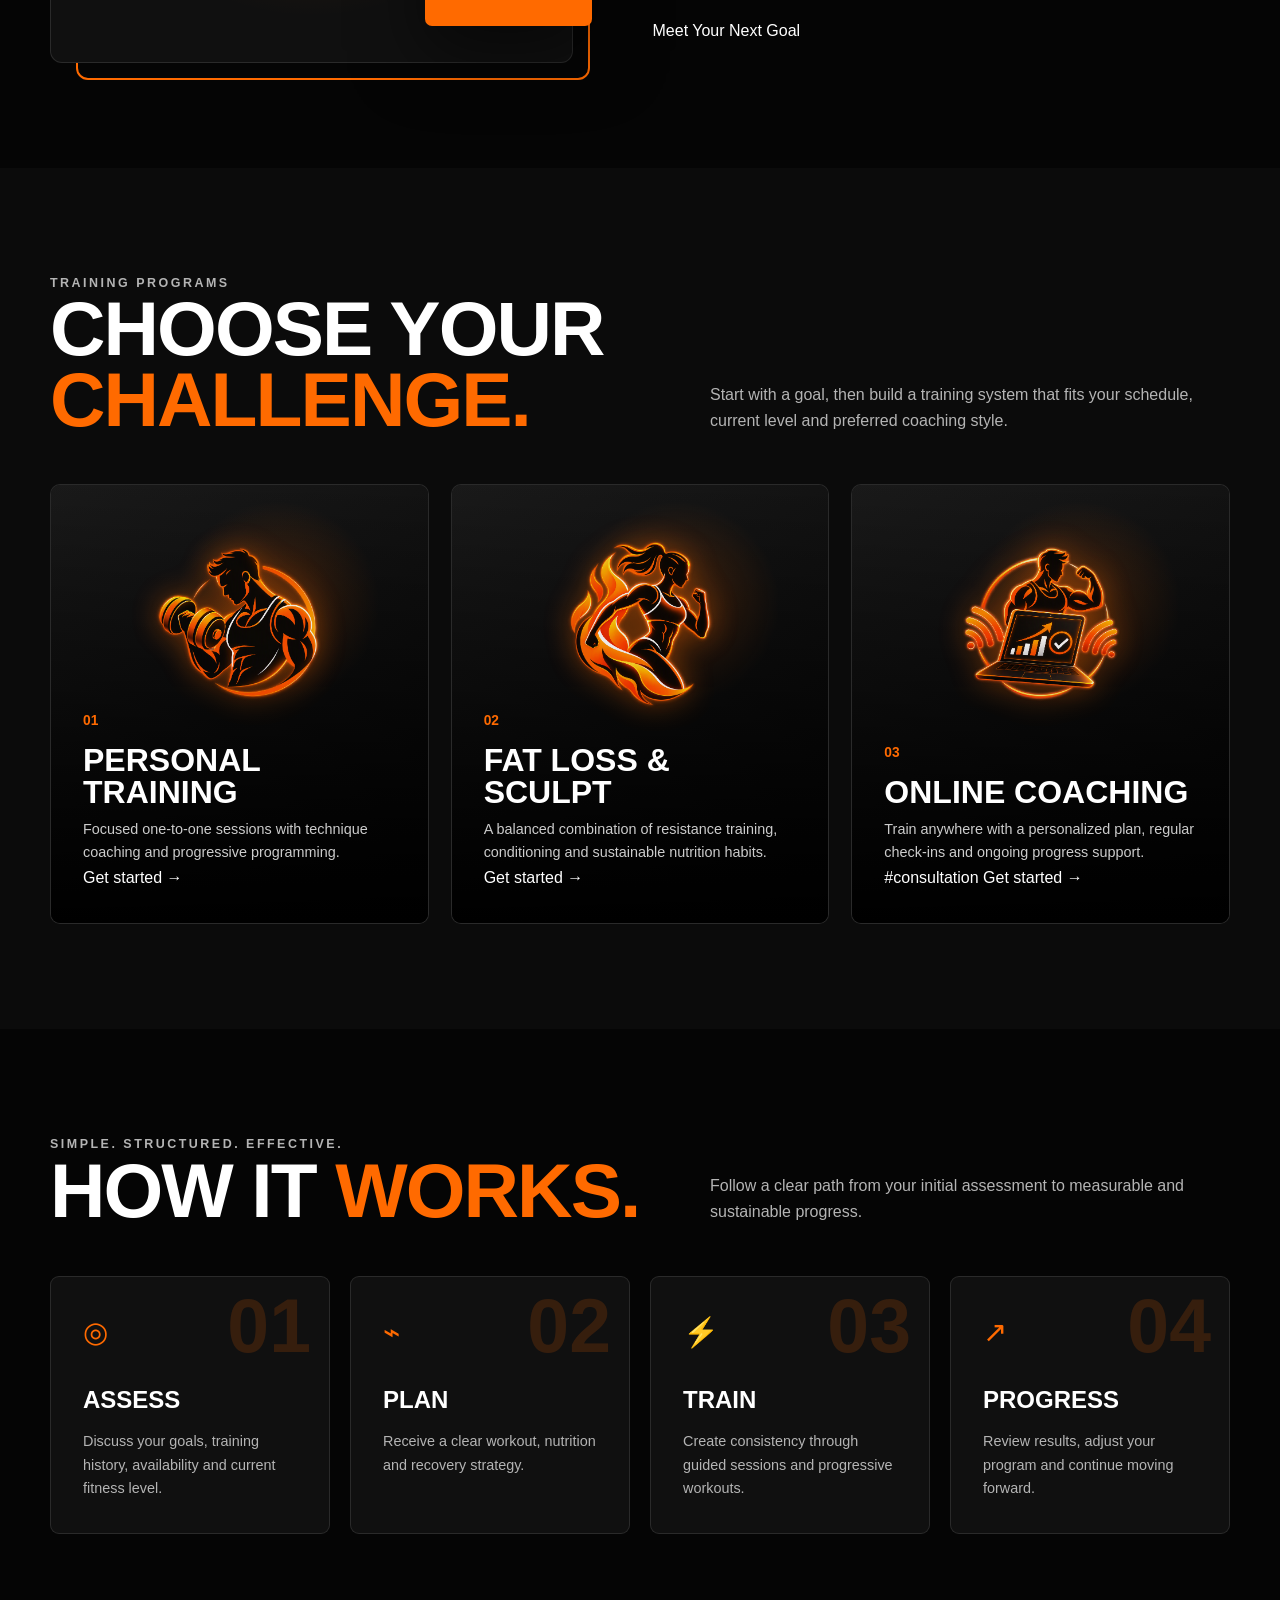
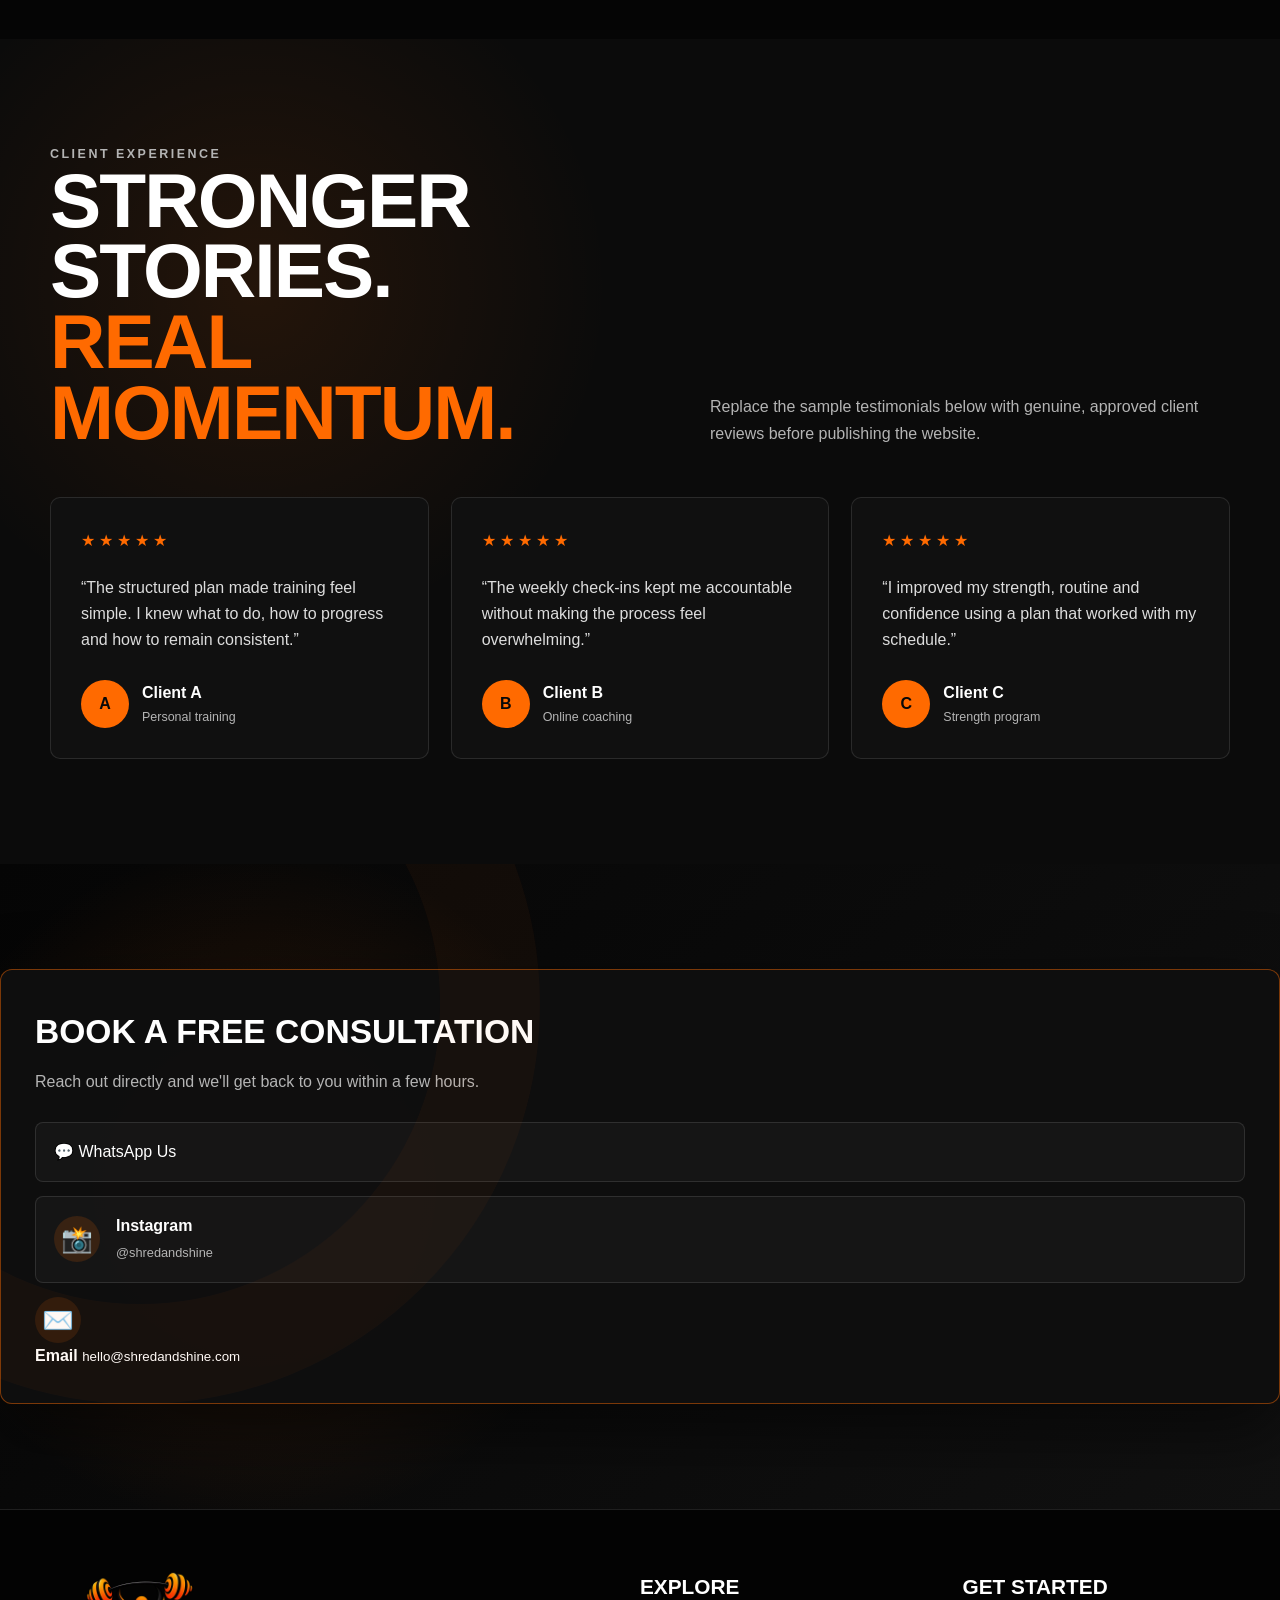
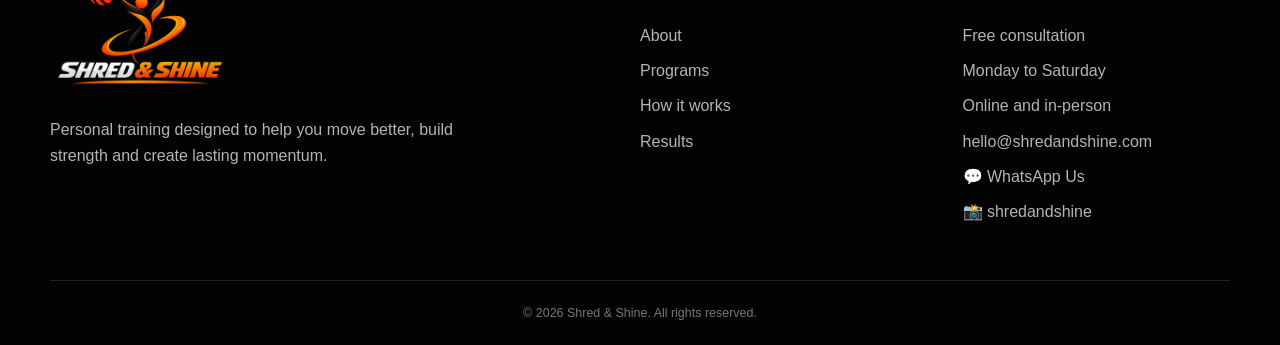
==== commit 1882fceb: "Updated contacts" ====
--- a/index.html
+++ b/index.html
@@ -2903,7 +2903,7 @@
 
                     <li>
 
-                        <a href=hello@shredandshine.com>
+                        <a href=business.shredandshine@gmail.com>
 
                             hello@shredandshine.com
 
@@ -2915,7 +2915,7 @@
 
                     <li>
 
-                        <a href=https://wa.me/919739793836 target="_blank" rel="noopener">
+                        <a href=https://wa.me/917760999823 target="_blank" rel="noopener">
 
                             💬 WhatsApp Us
 
@@ -2929,7 +2929,7 @@
 
                     <li>
 
-                        <a href=https://instagram.com/shredandshine>
+                        <a href=https://www.instagram.com/shredandshine_official/>
 
                             📸 shredandshine
 
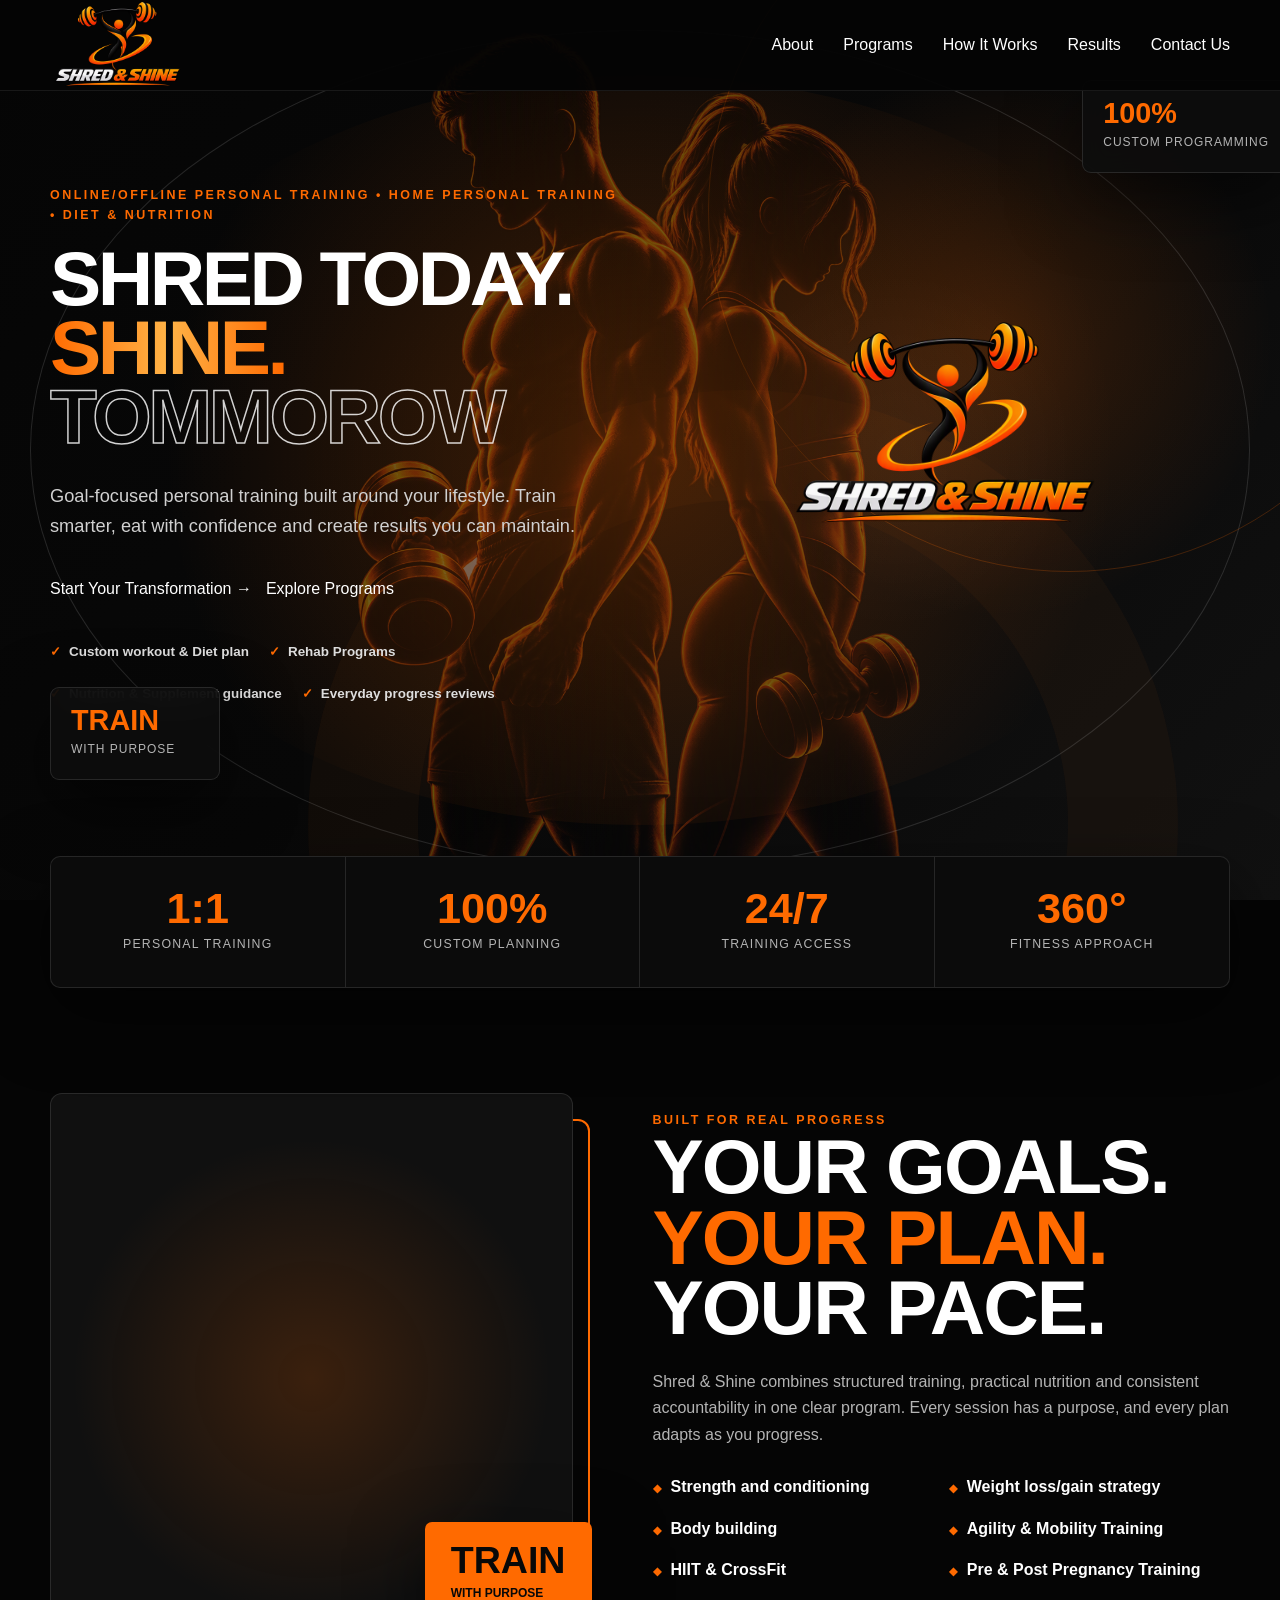
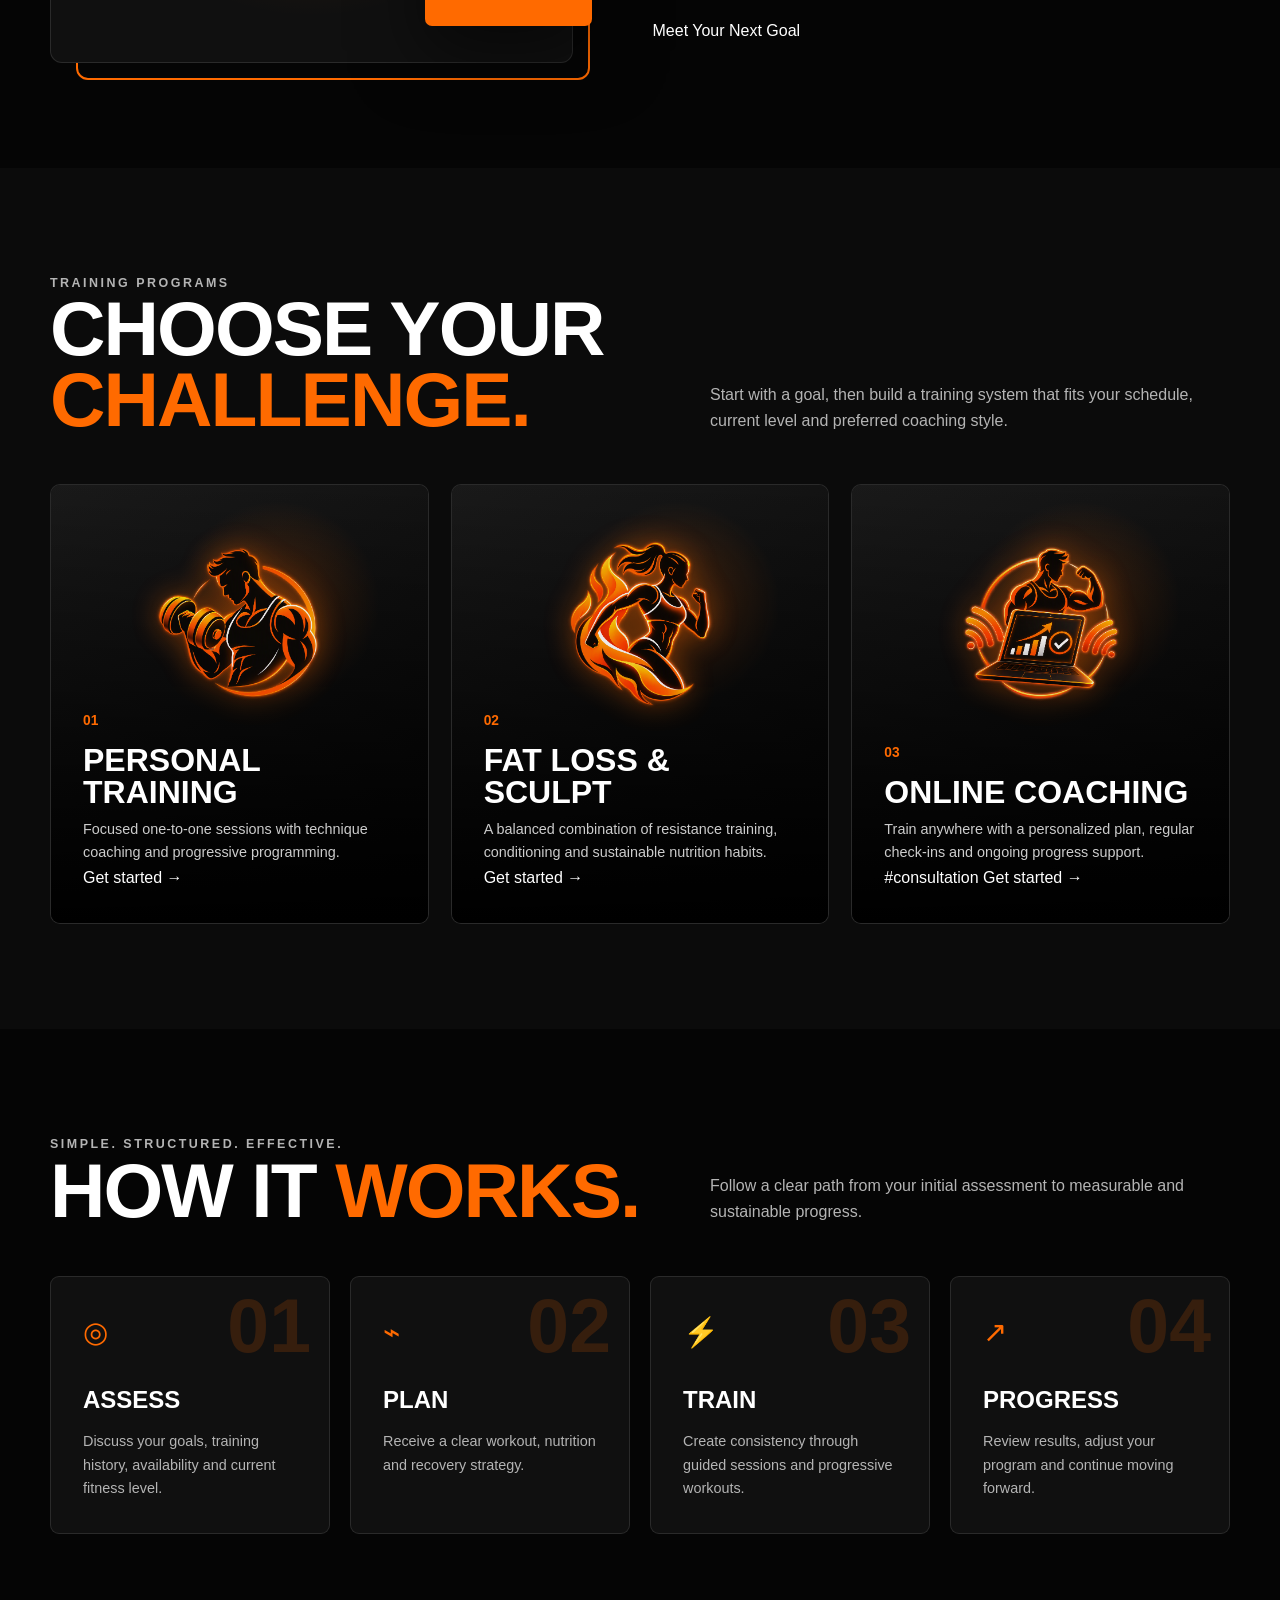
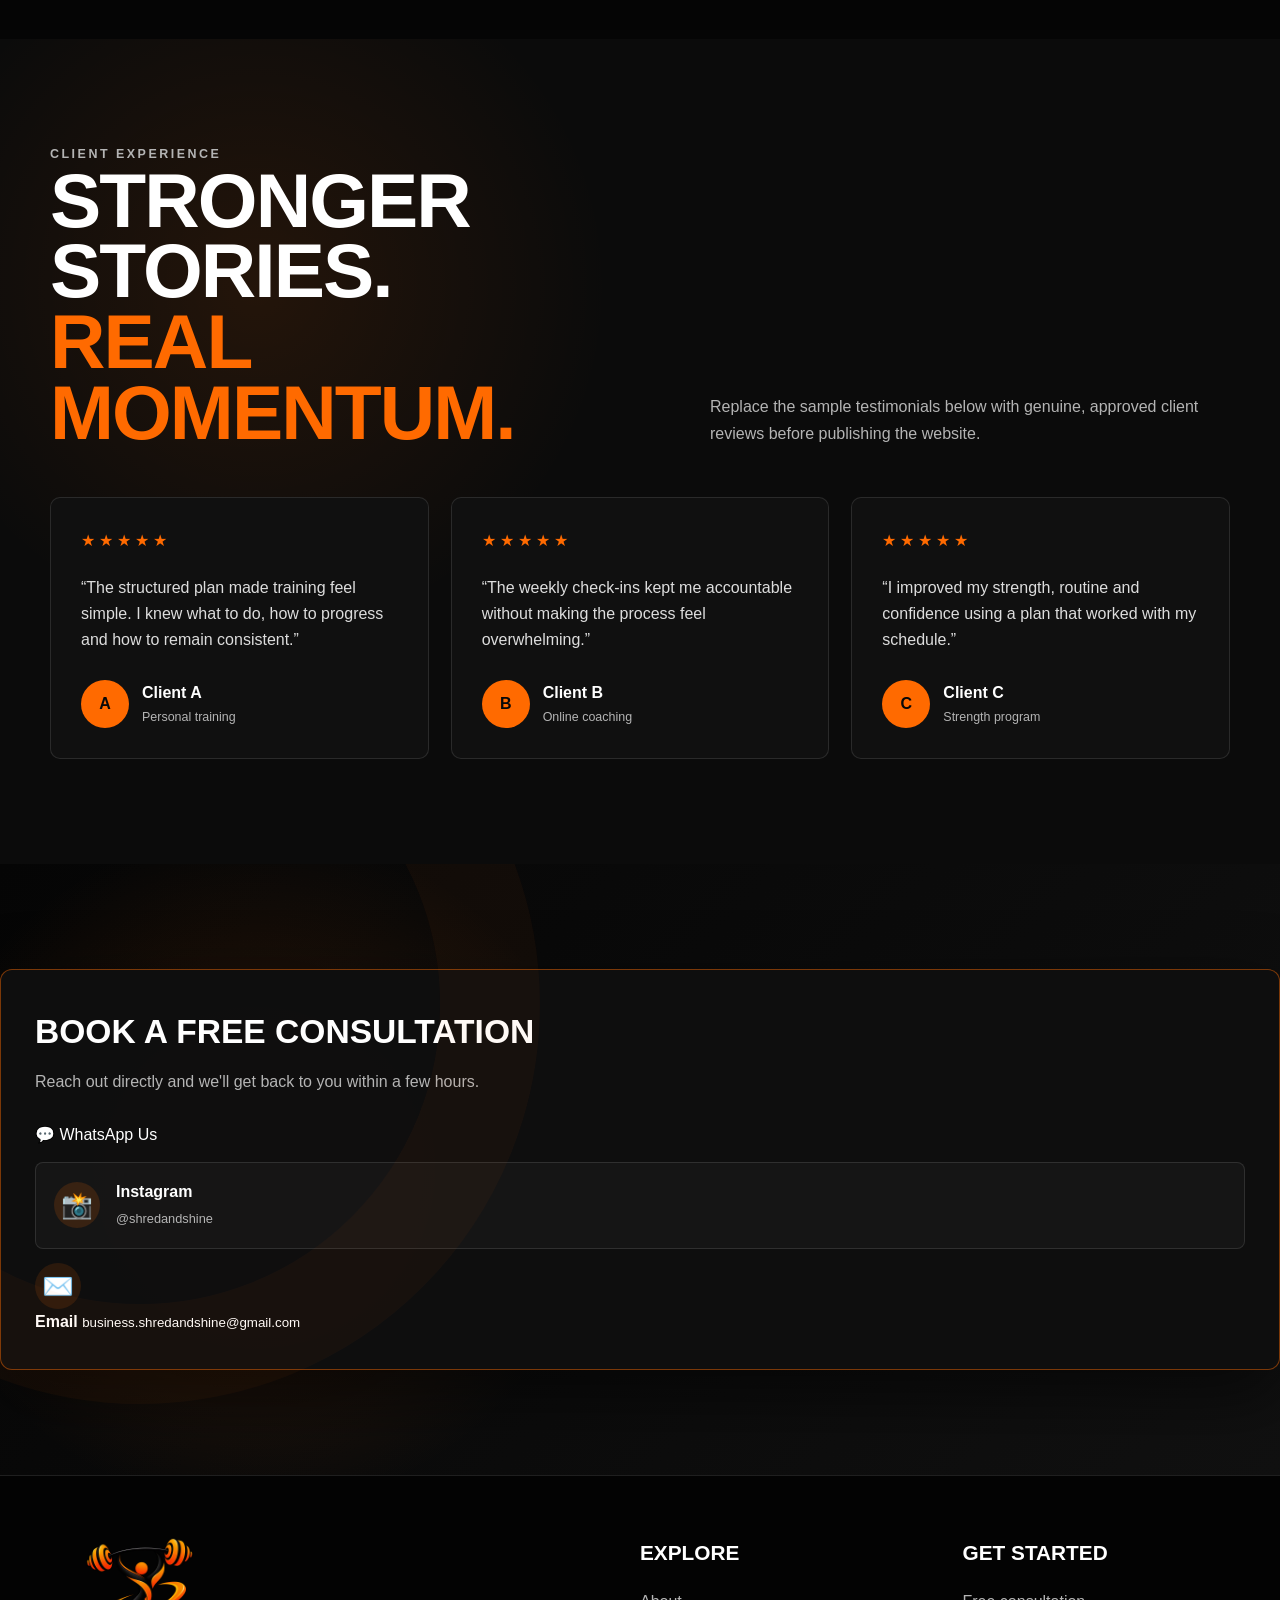
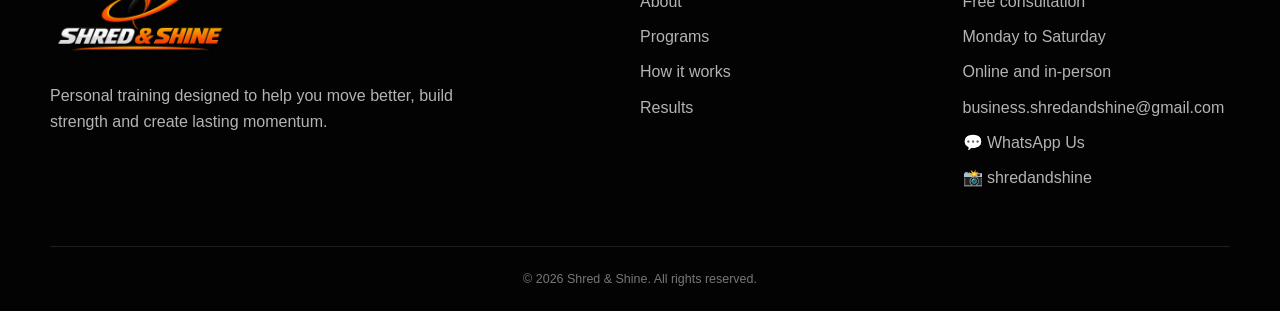
==== commit 6a305f97: "Updated contacts" ====
--- a/index.html
+++ b/index.html
@@ -2730,16 +2730,17 @@
  
 
             <div class="contact-methods">
-                
-                    <a href=https://wa.me/919739793836 target="_blank" rel="noopener" class="contact-method contact-whatsapp">
-
-                        💬 WhatsApp Us
-
-                    </a>          
-
- 
-
-                <a href="https://instagram.com/shredandshine"
+
+                <a href=https://wa.me/917760999823 target="_blank" rel="noopener">
+
+
+                    💬 WhatsApp Us
+
+                </a>
+
+
+
+                <a href=https://www.instagram.com/shredandshine_official
                    class="contact-method contact-instagram"
                    target="_blank" rel="noopener">
 
@@ -2755,9 +2756,9 @@
 
                 </a>
 
- 
-
-                <a href=mailto:hello@shredandshine.com>
+
+
+                <a href=business.shredandshine@gmail.com>
 
                     <span class="contact-icon">✉️</span>
 
@@ -2765,13 +2766,13 @@
 
                         <strong>Email</strong>
 
-                        <small>hello@shredandshine.com</small>
+                        <small>business.shredandshine@gmail.com</small>
 
                     </span>
 
                 </a>
 
- 
+
 
             </div>
 
@@ -2905,7 +2906,7 @@
 
                         <a href=business.shredandshine@gmail.com>
 
-                            hello@shredandshine.com
+                            business.shredandshine@gmail.com
 
                         </a>
 
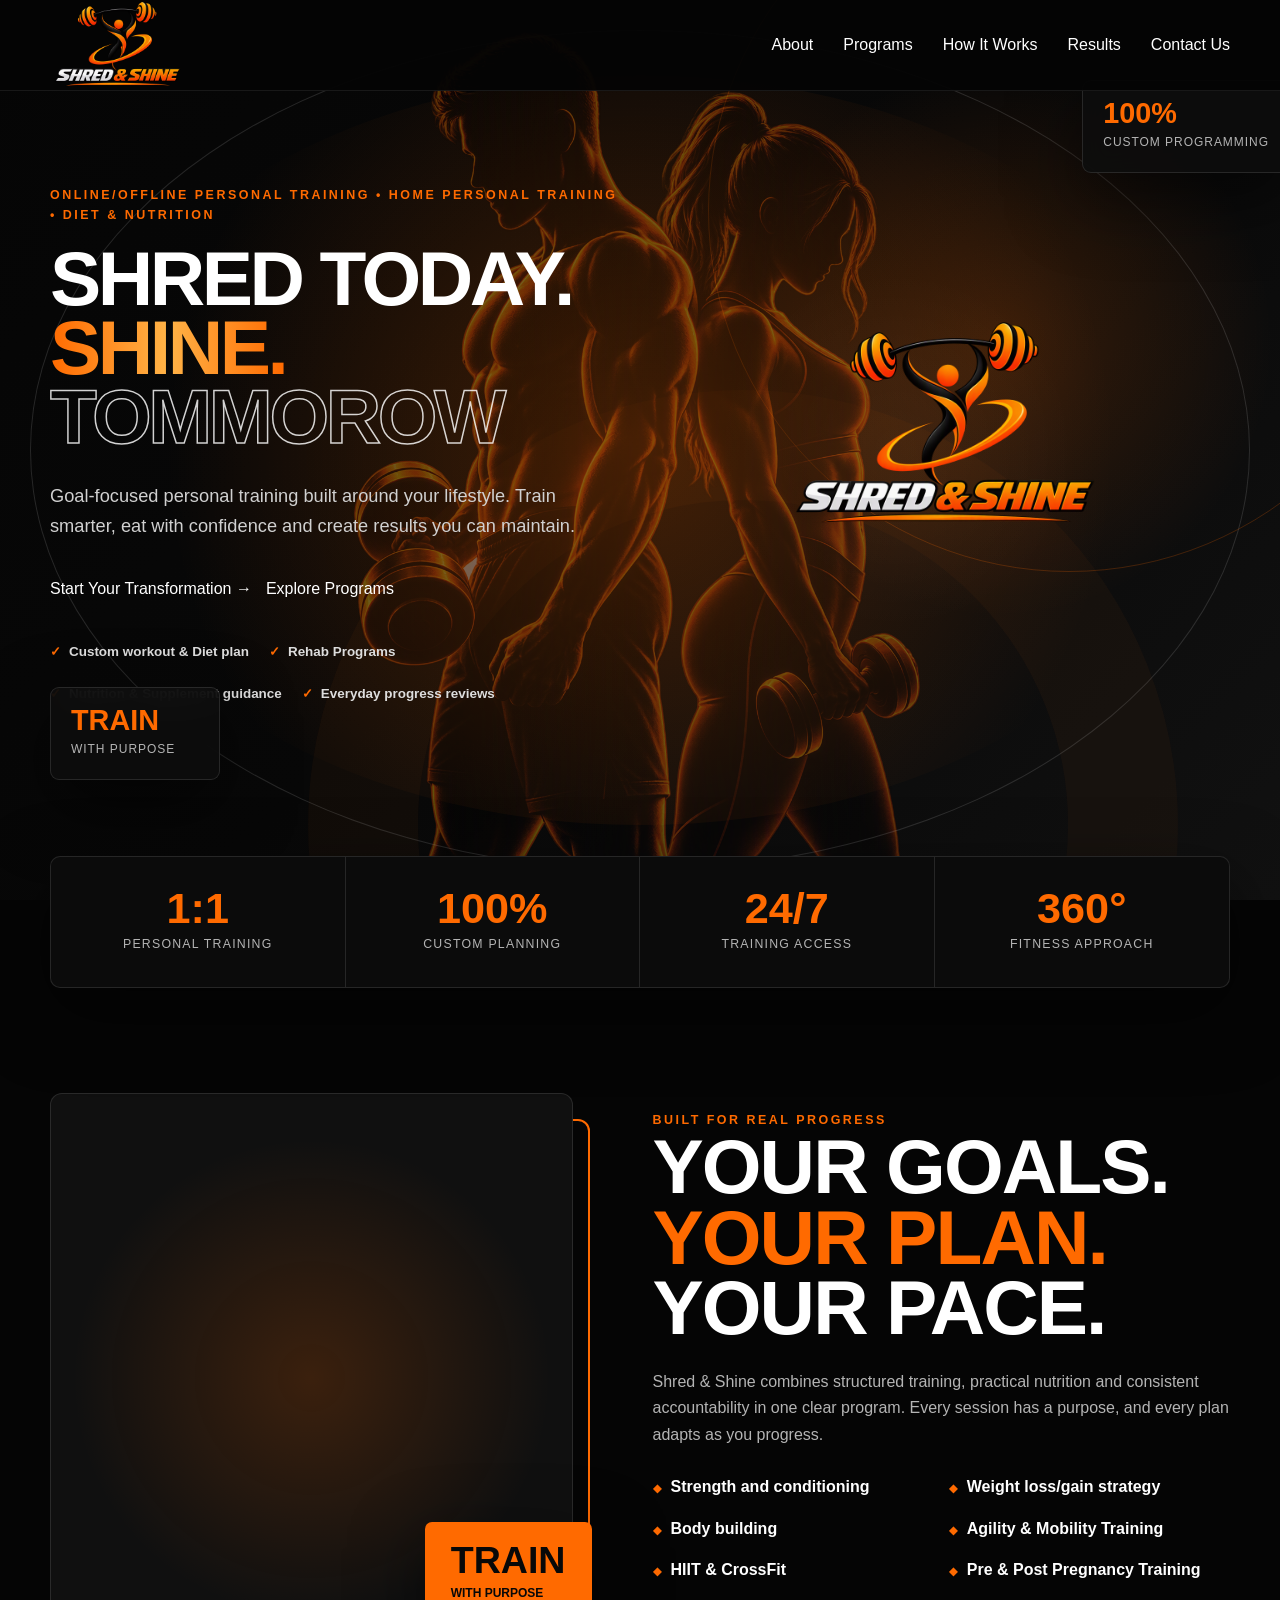
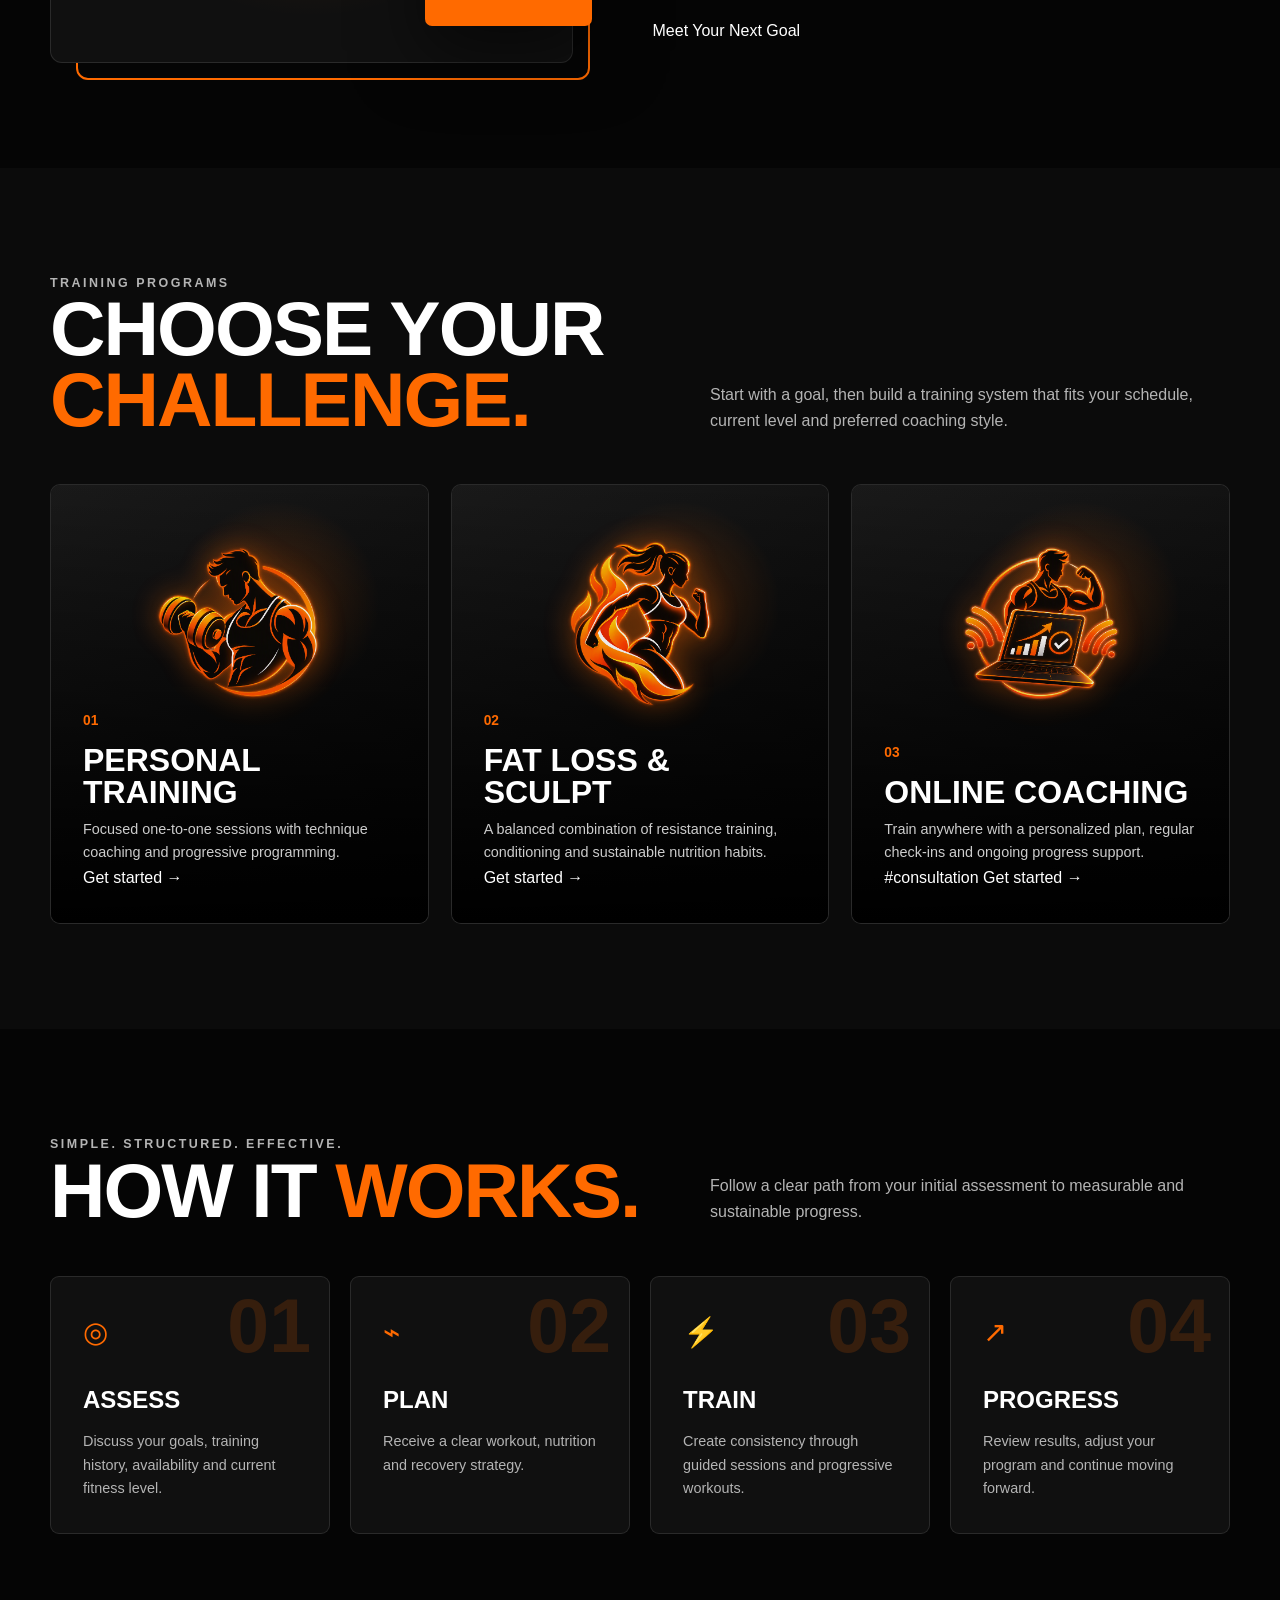
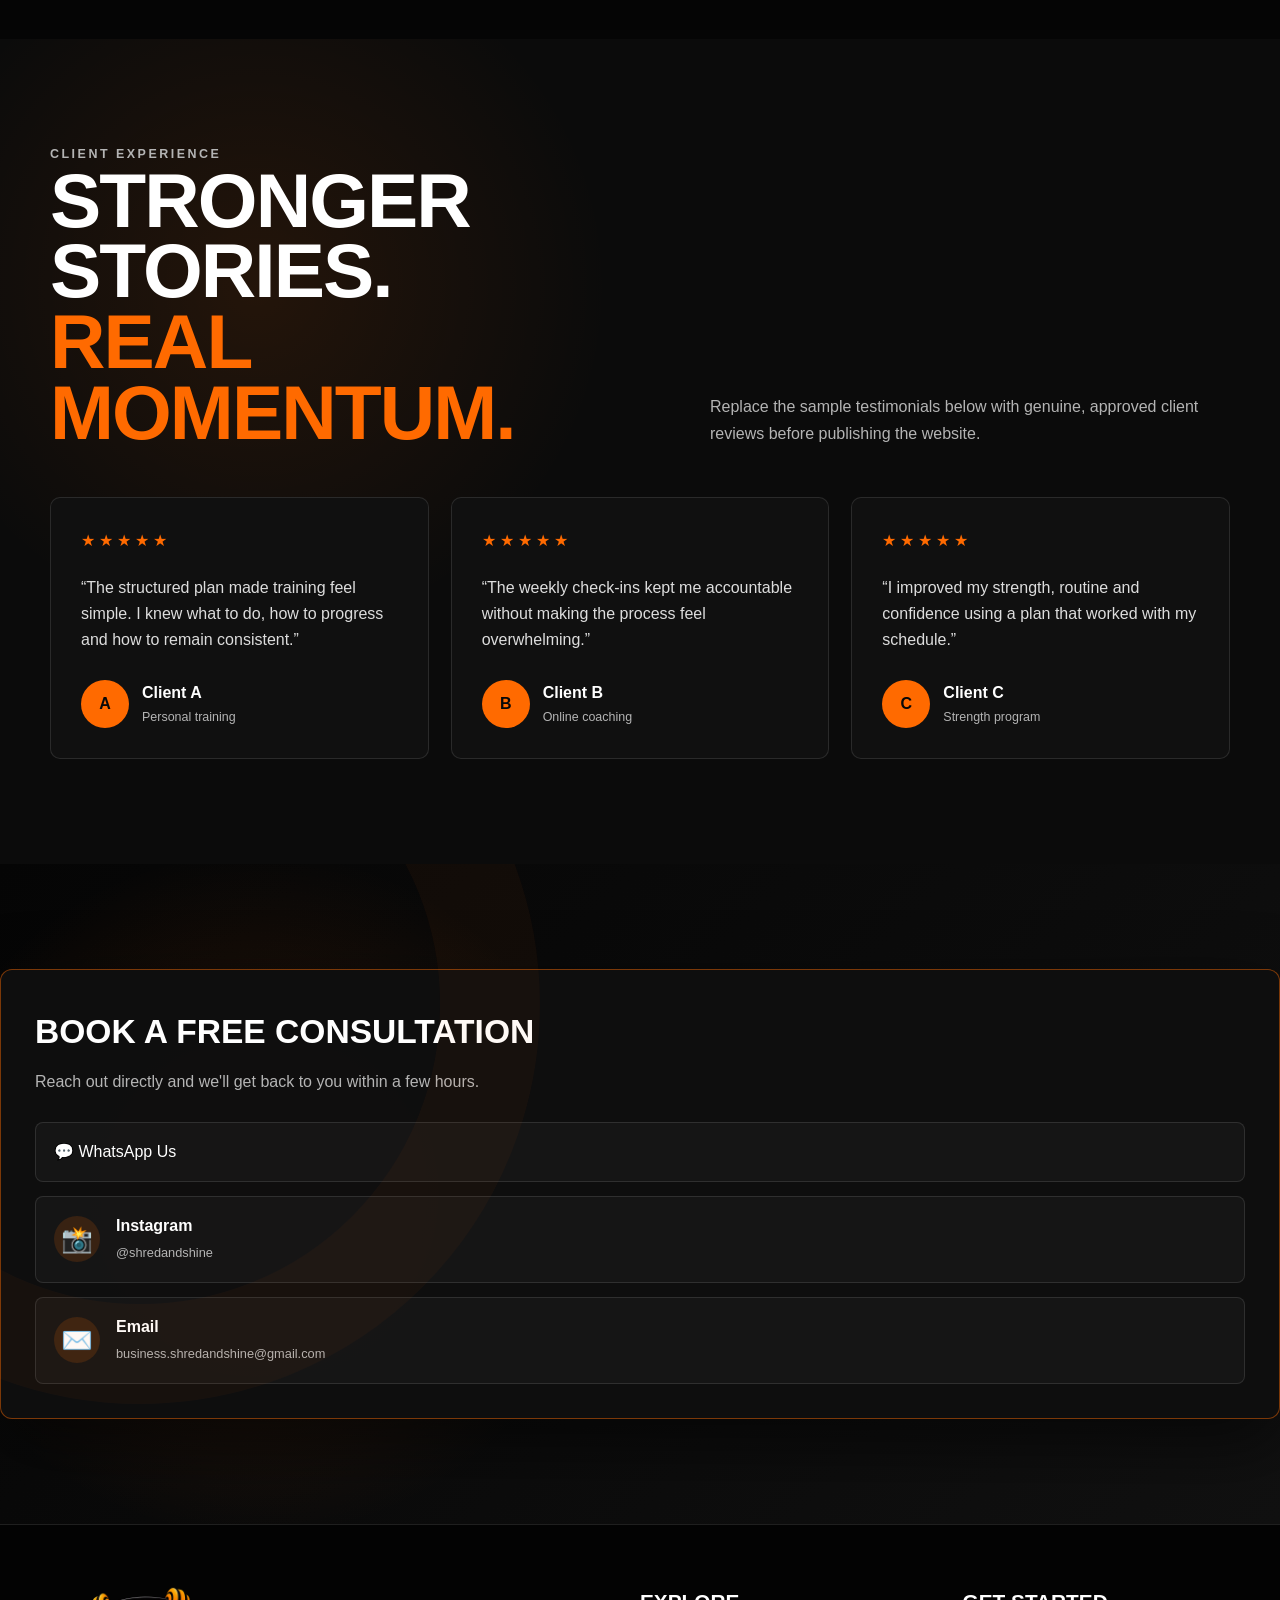
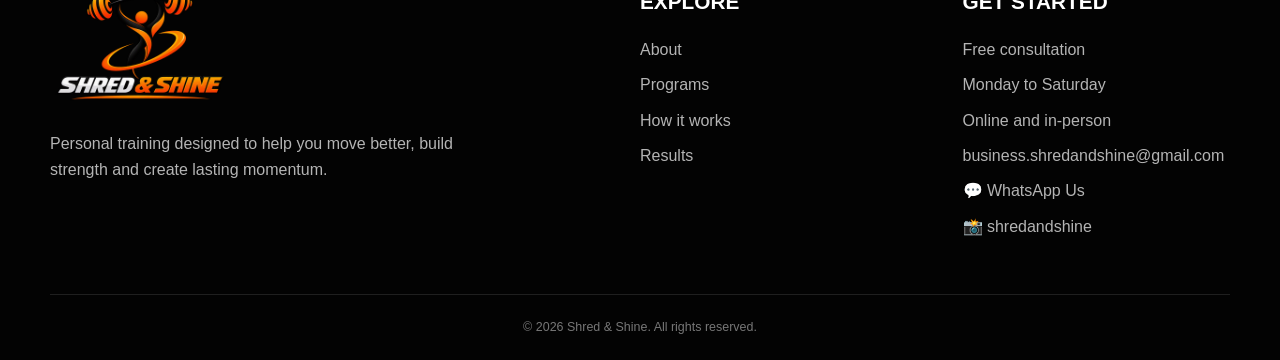
==== commit 04d47665: "Updated contacts" ====
--- a/index.html
+++ b/index.html
@@ -2731,7 +2731,7 @@
 
             <div class="contact-methods">
 
-                <a href=https://wa.me/917760999823 target="_blank" rel="noopener">
+                <a href=https://wa.me/917760999823 target="_blank" rel="noopener"  class="contact-method contact-instagram">
 
 
                     💬 WhatsApp Us
@@ -2758,7 +2758,7 @@
 
 
 
-                <a href=business.shredandshine@gmail.com>
+                <a href=business.shredandshine@gmail.com  class="contact-method contact-instagram">
 
                     <span class="contact-icon">✉️</span>
 
